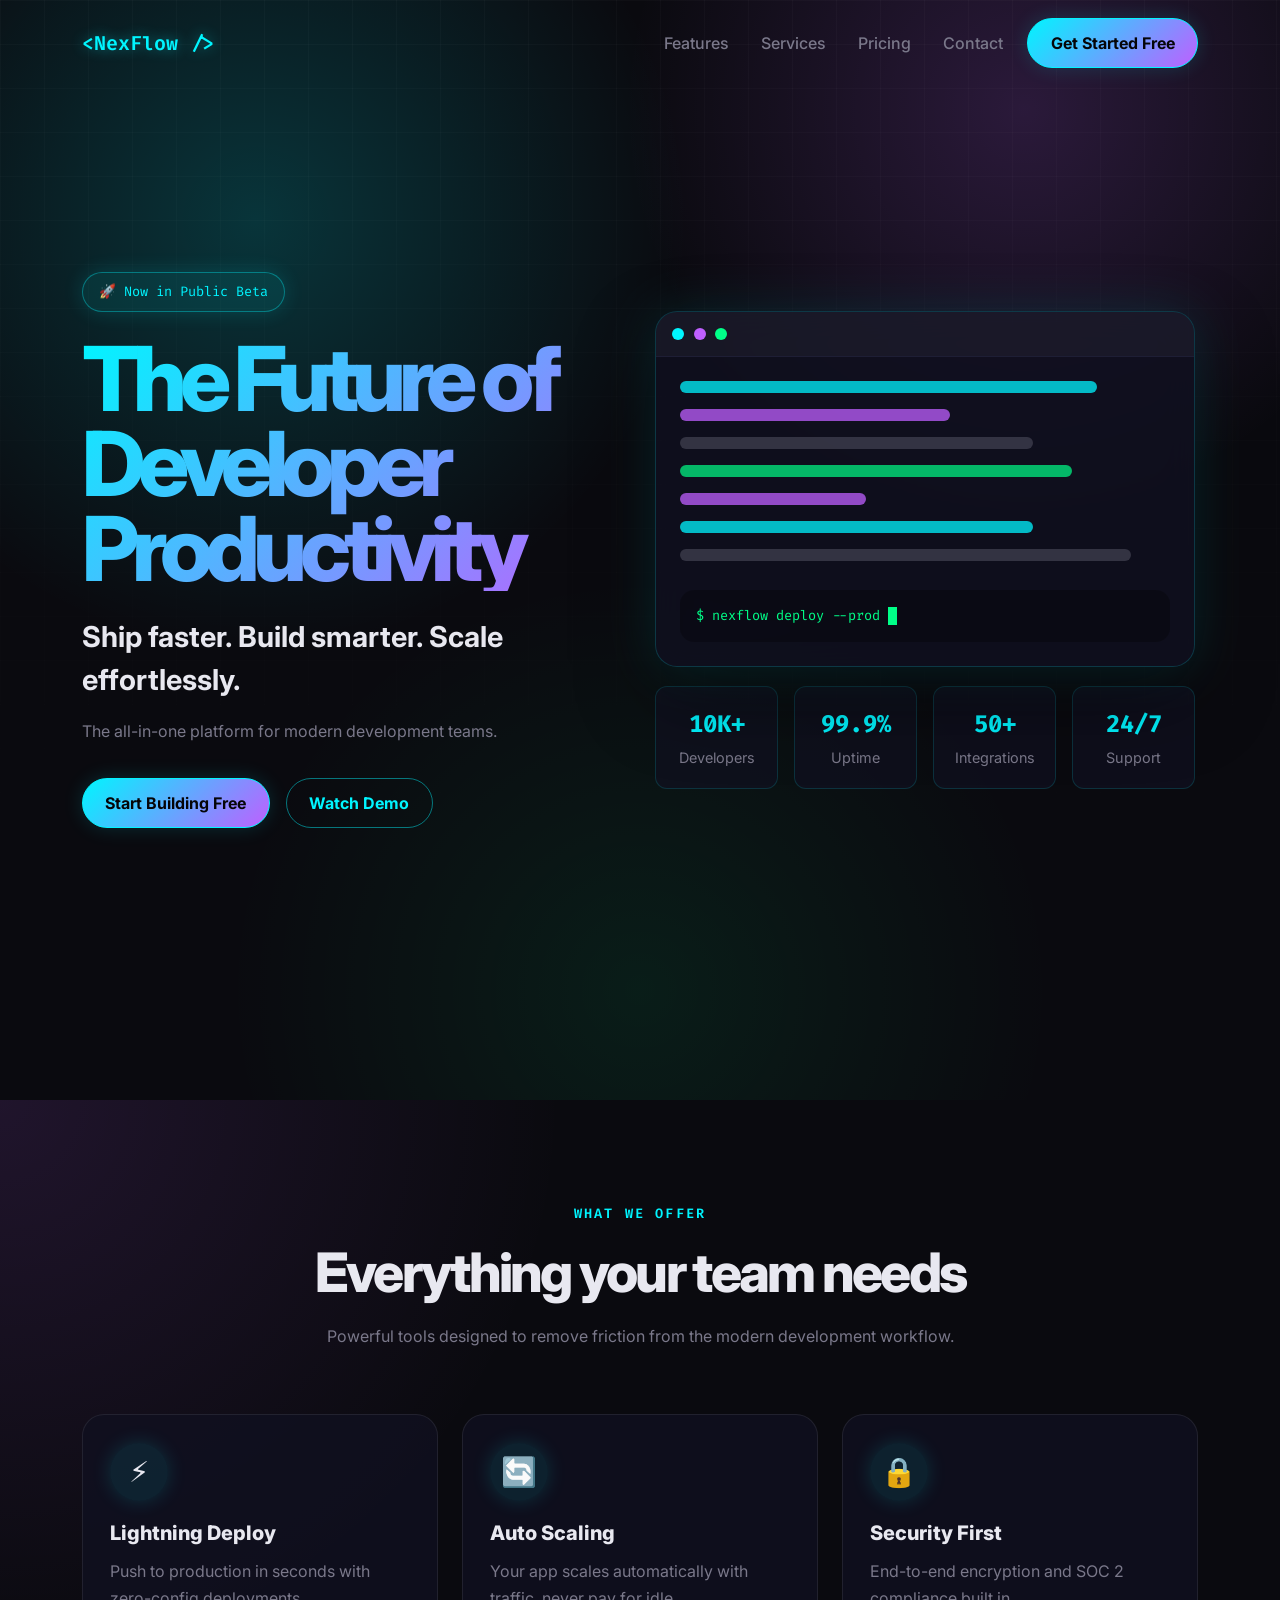
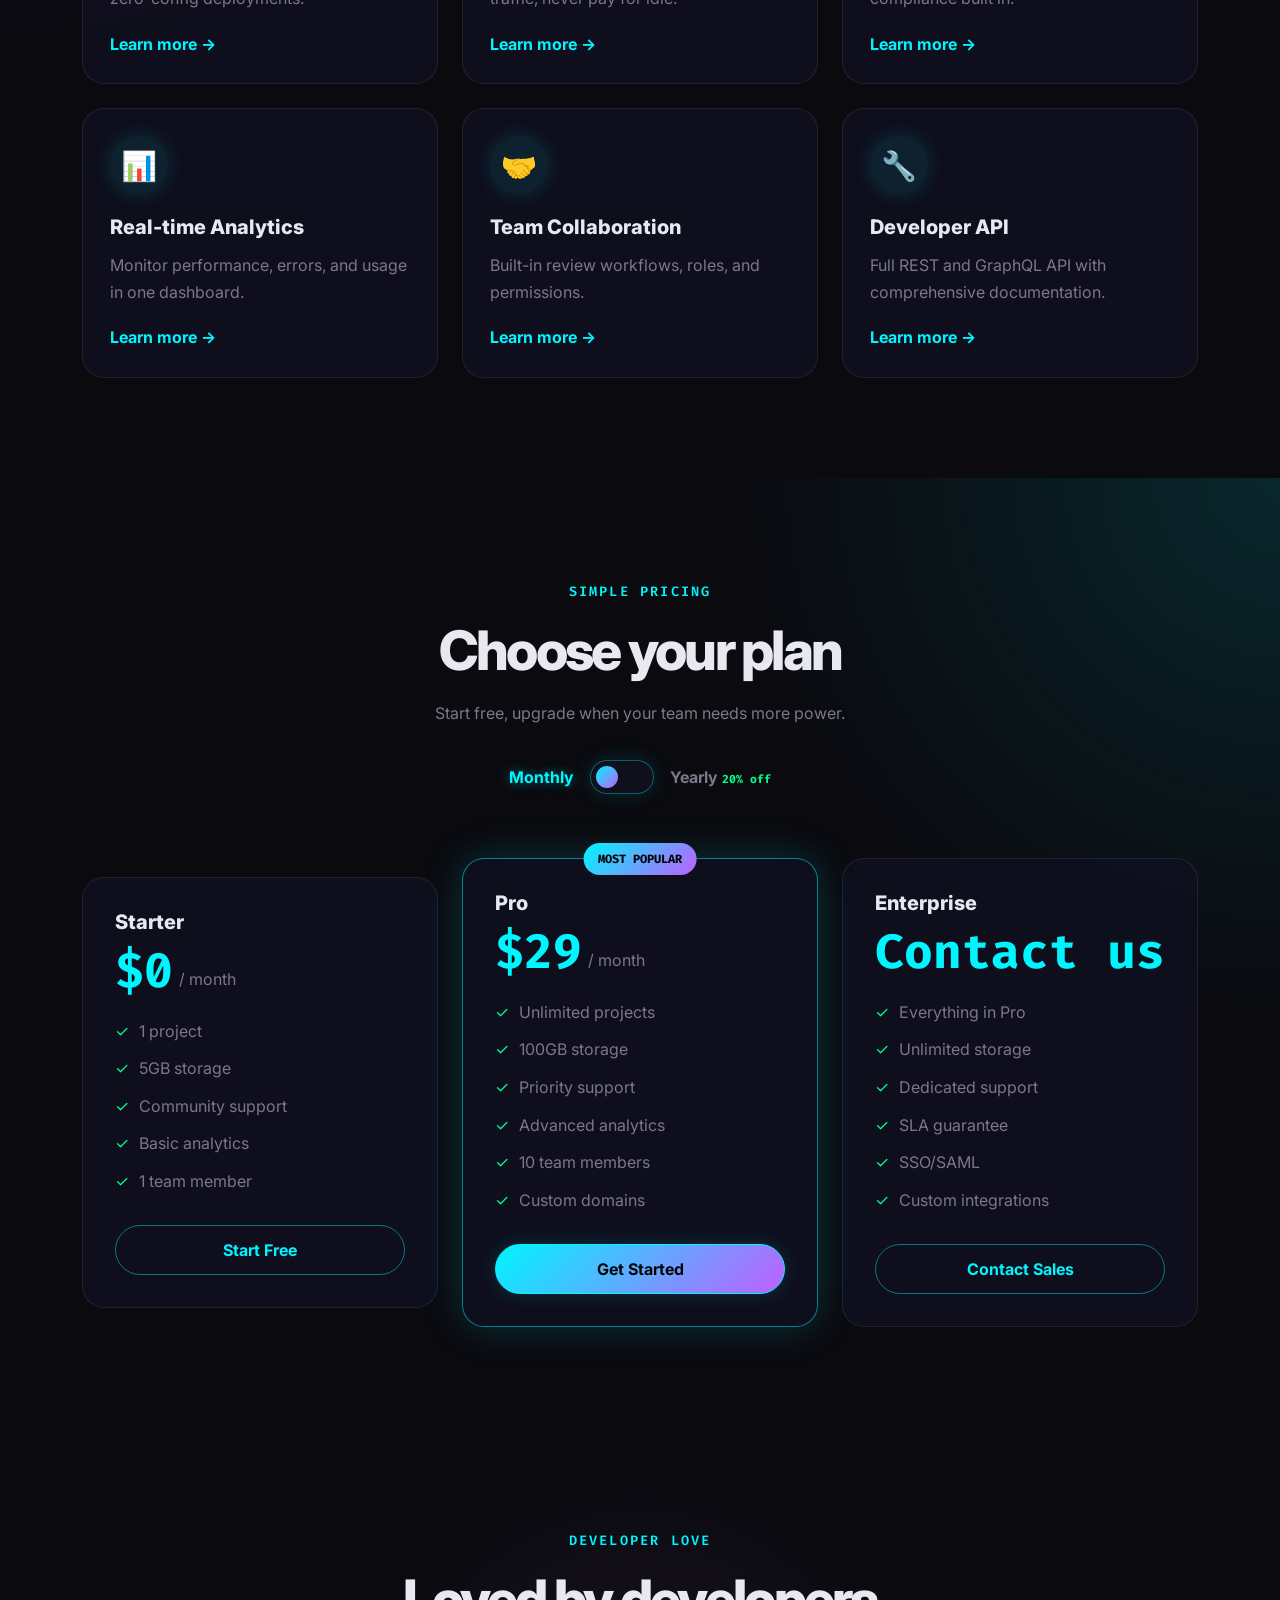
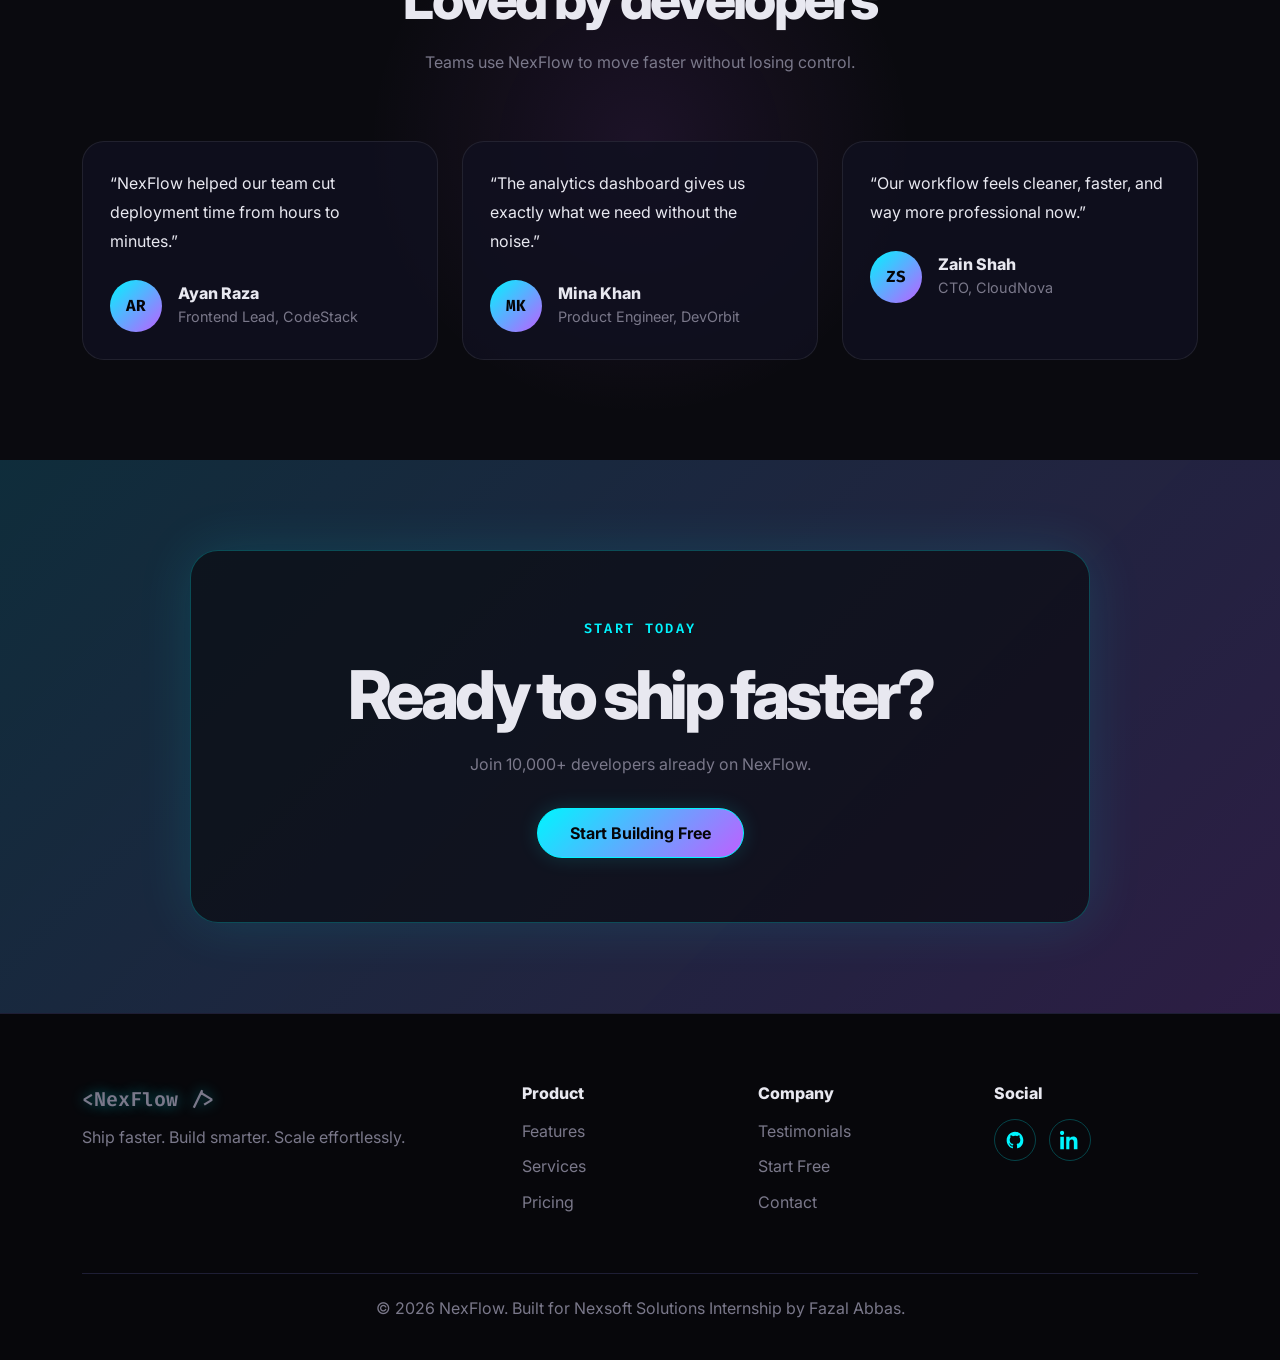
==== index.html @ 80937208 "Build NexFlow responsive landing page" ====
<!DOCTYPE html>
<html lang="en">

<head>
    <meta charset="UTF-8">
    <meta name="viewport" content="width=device-width, initial-scale=1.0">
    <title>NexFlow | Developer Productivity Platform</title>

    <!-- Google Fonts -->
    <link rel="preconnect" href="https://fonts.googleapis.com">
    <link rel="preconnect" href="https://fonts.gstatic.com" crossorigin>
    <link
        href="https://fonts.googleapis.com/css2?family=Fira+Code:wght@400;500;600&family=Inter:wght@300;400;500;600;700;800&display=swap"
        rel="stylesheet">

    <!-- Bootstrap 5 -->
    <link href="https://cdn.jsdelivr.net/npm/bootstrap@5.3.7/dist/css/bootstrap.min.css" rel="stylesheet">

    <!-- Custom CSS -->
    <link rel="stylesheet" href="styles.css">
</head>

<body>

    <!-- Header -->
    <header>
        <nav class="navbar navbar-expand-lg fixed-top site-navbar" id="siteNavbar">
            <div class="container">
                <a class="navbar-brand logo-text" href="#hero">&lt;NexFlow /&gt;</a>

                <button class="navbar-toggler custom-toggler" type="button" data-bs-toggle="collapse"
                    data-bs-target="#mainNavbar" aria-controls="mainNavbar" aria-expanded="false"
                    aria-label="Toggle navigation">
                    <span class="navbar-toggler-icon"></span>
                </button>

                <div class="collapse navbar-collapse" id="mainNavbar">
                    <ul class="navbar-nav ms-auto align-items-lg-center gap-lg-3">
                        <li class="nav-item"><a class="nav-link site-nav-link" href="#hero">Features</a></li>
                        <li class="nav-item"><a class="nav-link site-nav-link" href="#services">Services</a></li>
                        <li class="nav-item"><a class="nav-link site-nav-link" href="#pricing">Pricing</a></li>
                        <li class="nav-item"><a class="nav-link site-nav-link" href="#contact">Contact</a></li>
                        <li class="nav-item mt-3 mt-lg-0">
                            <a class="btn neon-btn nav-cta" href="#pricing">Get Started Free</a>
                        </li>
                    </ul>
                </div>
            </div>
        </nav>
    </header>

    <!-- Main Content -->
    <main>

        <!-- Hero Section -->
        <section class="hero-section" id="hero">
            <div class="container">
                <div class="row align-items-center min-vh-100 py-5">
                    <div class="col-lg-6 text-center text-lg-start">
                        <span class="eyebrow-badge">🚀 Now in Public Beta</span>
                        <h1 class="hero-title">The Future of Developer Productivity</h1>
                        <p class="hero-tagline">Ship faster. Build smarter. Scale effortlessly.</p>
                        <p class="hero-subtitle">The all-in-one platform for modern development teams.</p>

                        <div class="hero-actions">
                            <a href="#pricing" class="btn neon-btn hero-btn">Start Building Free</a>
                            <a href="#services" class="btn ghost-btn hero-btn">Watch Demo</a>
                        </div>
                    </div>

                    <div class="col-lg-6 mt-5 mt-lg-0">
                        <div class="code-card">
                            <div class="code-card-header">
                                <span></span>
                                <span></span>
                                <span></span>
                            </div>

                            <div class="code-card-body">
                                <div class="code-line line-cyan"></div>
                                <div class="code-line line-purple short"></div>
                                <div class="code-line line-muted medium"></div>
                                <div class="code-line line-green"></div>
                                <div class="code-line line-purple tiny"></div>
                                <div class="code-line line-cyan medium"></div>
                                <div class="code-line line-muted"></div>

                                <div class="terminal-row">
                                    <span>$ nexflow deploy --prod</span>
                                    <span class="terminal-cursor"></span>
                                </div>
                            </div>
                        </div>

                        <div class="stats-grid" id="statsGrid">
                            <div class="stat-card">
                                <span class="stat-number" data-target="10" data-suffix="K+">0</span>
                                <span class="stat-label">Developers</span>
                            </div>

                            <div class="stat-card">
                                <span class="stat-number" data-target="99.9" data-suffix="%">0</span>
                                <span class="stat-label">Uptime</span>
                            </div>

                            <div class="stat-card">
                                <span class="stat-number" data-target="50" data-suffix="+">0</span>
                                <span class="stat-label">Integrations</span>
                            </div>

                            <div class="stat-card">
                                <span class="stat-number" data-target="24" data-suffix="/7">0</span>
                                <span class="stat-label">Support</span>
                            </div>
                        </div>
                    </div>
                </div>
            </div>
        </section>

        <!-- Services Section -->
        <section class="services-section" id="services">
            <div class="container">
                <div class="section-header text-center">
                    <span class="section-label">WHAT WE OFFER</span>
                    <h2 class="section-title">Everything your team needs</h2>
                    <p class="section-subtitle">
                        Powerful tools designed to remove friction from the modern development workflow.
                    </p>
                </div>

                <div class="services-grid">
                    <article class="service-card reveal-card">
                        <div class="service-icon">⚡</div>
                        <h3>Lightning Deploy</h3>
                        <p>Push to production in seconds with zero-config deployments.</p>
                        <a href="#pricing">Learn more →</a>
                    </article>

                    <article class="service-card reveal-card">
                        <div class="service-icon">🔄</div>
                        <h3>Auto Scaling</h3>
                        <p>Your app scales automatically with traffic, never pay for idle.</p>
                        <a href="#pricing">Learn more →</a>
                    </article>

                    <article class="service-card reveal-card">
                        <div class="service-icon">🔒</div>
                        <h3>Security First</h3>
                        <p>End-to-end encryption and SOC 2 compliance built in.</p>
                        <a href="#pricing">Learn more →</a>
                    </article>

                    <article class="service-card reveal-card">
                        <div class="service-icon">📊</div>
                        <h3>Real-time Analytics</h3>
                        <p>Monitor performance, errors, and usage in one dashboard.</p>
                        <a href="#pricing">Learn more →</a>
                    </article>

                    <article class="service-card reveal-card">
                        <div class="service-icon">🤝</div>
                        <h3>Team Collaboration</h3>
                        <p>Built-in review workflows, roles, and permissions.</p>
                        <a href="#pricing">Learn more →</a>
                    </article>

                    <article class="service-card reveal-card">
                        <div class="service-icon">🔧</div>
                        <h3>Developer API</h3>
                        <p>Full REST and GraphQL API with comprehensive documentation.</p>
                        <a href="#pricing">Learn more →</a>
                    </article>
                </div>
            </div>
        </section>

        <!-- Pricing Section -->
        <section class="pricing-section" id="pricing">
            <div class="container">
                <div class="section-header text-center">
                    <span class="section-label">SIMPLE PRICING</span>
                    <h2 class="section-title">Choose your plan</h2>
                    <p class="section-subtitle">Start free, upgrade when your team needs more power.</p>
                </div>

                <div class="pricing-toggle-wrapper">
                    <span class="toggle-label active" id="monthlyLabel">Monthly</span>

                    <label class="pricing-switch" for="pricingToggle">
                        <input type="checkbox" id="pricingToggle">
                        <span class="pricing-slider"></span>
                    </label>

                    <span class="toggle-label" id="yearlyLabel">Yearly <small>20% off</small></span>
                </div>

                <div class="row g-4 align-items-center">
                    <div class="col-lg-4">
                        <article class="pricing-card reveal-card">
                            <h3>Starter</h3>
                            <div class="price-row">
                                <span class="price-value" data-monthly="$0" data-yearly="$0">$0</span>
                                <span class="price-period">/ month</span>
                            </div>

                            <ul class="pricing-features">
                                <li>1 project</li>
                                <li>5GB storage</li>
                                <li>Community support</li>
                                <li>Basic analytics</li>
                                <li>1 team member</li>
                            </ul>

                            <a href="#contact" class="btn ghost-btn w-100">Start Free</a>
                        </article>
                    </div>

                    <div class="col-lg-4">
                        <article class="pricing-card pricing-card-popular reveal-card">
                            <span class="popular-badge">MOST POPULAR</span>
                            <h3>Pro</h3>

                            <div class="price-row">
                                <span class="price-value" data-monthly="$29" data-yearly="$23">$29</span>
                                <span class="price-period">/ month</span>
                            </div>

                            <ul class="pricing-features">
                                <li>Unlimited projects</li>
                                <li>100GB storage</li>
                                <li>Priority support</li>
                                <li>Advanced analytics</li>
                                <li>10 team members</li>
                                <li>Custom domains</li>
                            </ul>

                            <a href="#contact" class="btn neon-btn w-100">Get Started</a>
                        </article>
                    </div>

                    <div class="col-lg-4">
                        <article class="pricing-card reveal-card">
                            <h3>Enterprise</h3>

                            <div class="price-row">
                                <span class="price-value" data-monthly="Contact us"
                                    data-yearly="Contact us">Contact us</span>
                            </div>

                            <ul class="pricing-features">
                                <li>Everything in Pro</li>
                                <li>Unlimited storage</li>
                                <li>Dedicated support</li>
                                <li>SLA guarantee</li>
                                <li>SSO/SAML</li>
                                <li>Custom integrations</li>
                            </ul>

                            <a href="#contact" class="btn ghost-btn w-100">Contact Sales</a>
                        </article>
                    </div>
                </div>
            </div>
        </section>

        <!-- Testimonials Section -->
        <section class="testimonials-section" id="testimonials">
            <div class="container">
                <div class="section-header text-center">
                    <span class="section-label">DEVELOPER LOVE</span>
                    <h2 class="section-title">Loved by developers</h2>
                    <p class="section-subtitle">Teams use NexFlow to move faster without losing control.</p>
                </div>

                <div class="row g-4">
                    <div class="col-lg-4">
                        <article class="testimonial-card reveal-card">
                            <p class="testimonial-quote">
                                “NexFlow helped our team cut deployment time from hours to minutes.”
                            </p>

                            <div class="testimonial-user">
                                <div class="avatar-circle">AR</div>
                                <div>
                                    <h3>Ayan Raza</h3>
                                    <p>Frontend Lead, CodeStack</p>
                                </div>
                            </div>
                        </article>
                    </div>

                    <div class="col-lg-4">
                        <article class="testimonial-card reveal-card">
                            <p class="testimonial-quote">
                                “The analytics dashboard gives us exactly what we need without the noise.”
                            </p>

                            <div class="testimonial-user">
                                <div class="avatar-circle">MK</div>
                                <div>
                                    <h3>Mina Khan</h3>
                                    <p>Product Engineer, DevOrbit</p>
                                </div>
                            </div>
                        </article>
                    </div>

                    <div class="col-lg-4">
                        <article class="testimonial-card reveal-card">
                            <p class="testimonial-quote">
                                “Our workflow feels cleaner, faster, and way more professional now.”
                            </p>

                            <div class="testimonial-user">
                                <div class="avatar-circle">ZS</div>
                                <div>
                                    <h3>Zain Shah</h3>
                                    <p>CTO, CloudNova</p>
                                </div>
                            </div>
                        </article>
                    </div>
                </div>
            </div>
        </section>

        <!-- CTA Section -->
        <section class="cta-section" id="cta">
            <div class="container">
                <div class="cta-box text-center reveal-card">
                    <span class="section-label">START TODAY</span>
                    <h2>Ready to ship faster?</h2>
                    <p>Join 10,000+ developers already on NexFlow.</p>
                    <a href="#pricing" class="btn neon-btn cta-button">Start Building Free</a>
                </div>
            </div>
        </section>

    </main>

    <!-- Footer -->
    <footer class="site-footer" id="contact">
        <div class="container">
            <div class="footer-grid">
                <div>
                    <a class="footer-brand" href="#hero">&lt;NexFlow /&gt;</a>
                    <p>Ship faster. Build smarter. Scale effortlessly.</p>
                </div>

                <div>
                    <h3>Product</h3>
                    <a href="#hero">Features</a>
                    <a href="#services">Services</a>
                    <a href="#pricing">Pricing</a>
                </div>

                <div>
                    <h3>Company</h3>
                    <a href="#testimonials">Testimonials</a>
                    <a href="#cta">Start Free</a>
                    <a href="mailto:fazalabbas2002@gmail.com">Contact</a>
                </div>

                <div>
                    <h3>Social</h3>
                    <div class="social-links">
                        <a href="https://github.com/fazal305" target="_blank" aria-label="GitHub">
                            <svg viewBox="0 0 24 24" aria-hidden="true">
                                <path
                                    d="M12 2C6.48 2 2 6.58 2 12.25c0 4.53 2.87 8.37 6.84 9.73.5.09.68-.22.68-.49v-1.72c-2.78.62-3.37-1.37-3.37-1.37-.45-1.18-1.11-1.49-1.11-1.49-.91-.64.07-.63.07-.63 1 .07 1.53 1.06 1.53 1.06.9 1.57 2.36 1.12 2.93.86.09-.67.35-1.12.63-1.38-2.22-.26-4.56-1.14-4.56-5.06 0-1.12.39-2.03 1.03-2.75-.1-.26-.45-1.3.1-2.71 0 0 .84-.28 2.75 1.05A9.33 9.33 0 0 1 12 6.99c.85 0 1.7.12 2.5.36 1.9-1.33 2.74-1.05 2.74-1.05.55 1.41.2 2.45.1 2.71.64.72 1.03 1.63 1.03 2.75 0 3.93-2.34 4.79-4.57 5.05.36.32.68.94.68 1.9v2.78c0 .27.18.59.69.49A10.15 10.15 0 0 0 22 12.25C22 6.58 17.52 2 12 2Z" />
                            </svg>
                        </a>

                        <a href="https://www.linkedin.com/in/fazal-abbas-4653dg86" target="_blank"
                            aria-label="LinkedIn">
                            <svg viewBox="0 0 24 24" aria-hidden="true">
                                <path
                                    d="M4.98 3.5C4.98 4.88 3.87 6 2.5 6S0 4.88 0 3.5 1.12 1 2.5 1s2.48 1.12 2.48 2.5ZM.35 8h4.3v15H.35V8Zm7.15 0h4.12v2.05h.06c.57-1.08 1.98-2.22 4.08-2.22 4.36 0 5.16 2.87 5.16 6.6V23h-4.29v-7.6c0-1.81-.03-4.14-2.52-4.14-2.52 0-2.9 1.97-2.9 4V23H7.5V8Z" />
                            </svg>
                        </a>
                    </div>
                </div>
            </div>

            <div class="footer-bottom">
                <p>© 2026 NexFlow. Built for Nexsoft Solutions Internship by Fazal Abbas.</p>
            </div>
        </div>
    </footer>

    <!-- jQuery -->
    <script src="https://code.jquery.com/jquery-3.7.1.min.js"></script>

    <!-- Bootstrap JS -->
    <script src="https://cdn.jsdelivr.net/npm/bootstrap@5.3.7/dist/js/bootstrap.bundle.min.js"></script>

    <!-- Custom JS -->
    <script src="script.js"></script>

</body>

</html>
---- styles.css ----
:root {
    --bg: #0a0a0f;
    --surface: #111120;
    --surface-2: #1a1a2e;
    --border: #1e1e35;
    --cyan: #00f5ff;
    --purple: #bf5fff;
    --green: #00ff88;
    --amber: #f5a623;
    --text: #e8e8f0;
    --muted: #7a788a;
    --gradient: linear-gradient(135deg, var(--cyan), var(--purple));
    --font-sans: 'Inter', system-ui, sans-serif;
    --font-mono: 'Fira Code', monospace;
    --radius: 12px;
    --shadow-neon: 0 0 20px rgba(0, 245, 255, 0.15);
    --transition: 0.25s ease;
}

/* Base */
* {
    box-sizing: border-box;
}

html {
    scroll-behavior: smooth;
}

body {
    margin: 0;
    font-family: var(--font-sans);
    background: var(--bg);
    color: var(--text);
    overflow-x: hidden;
}

section {
    padding: 100px 0;
}

a {
    text-decoration: none;
}

/* Navbar */
.site-navbar {
    padding: 18px 0;
    background: transparent;
    transition: var(--transition);
}

.site-navbar.navbar-scrolled {
    background: rgba(10, 10, 15, 0.8);
    backdrop-filter: blur(12px);
    border-bottom: 1px solid rgba(255, 255, 255, 0.08);
    box-shadow: var(--shadow-neon);
}

.logo-text,
.footer-brand {
    font-family: var(--font-mono);
    font-size: 1.25rem;
    font-weight: 600;
    color: var(--cyan);
    text-shadow: 0 0 14px rgba(0, 245, 255, 0.45);
}

.logo-text:hover,
.footer-brand:hover {
    color: var(--cyan);
}

.site-nav-link {
    color: var(--muted);
    font-weight: 500;
    transition: var(--transition);
}

.site-nav-link:hover,
.site-nav-link:focus {
    color: var(--cyan);
    text-shadow: 0 0 12px rgba(0, 245, 255, 0.5);
}

.neon-btn {
    border: 1px solid var(--cyan);
    background: var(--gradient);
    color: #050508;
    font-weight: 700;
    border-radius: 999px;
    padding: 0.75rem 1.4rem;
    box-shadow: var(--shadow-neon);
    transition: var(--transition);
}

.neon-btn:hover {
    transform: scale(1.05);
    color: #050508;
    box-shadow: 0 0 26px rgba(0, 245, 255, 0.35);
}

.ghost-btn {
    border: 1px solid rgba(0, 245, 255, 0.45);
    color: var(--cyan);
    font-weight: 700;
    border-radius: 999px;
    padding: 0.75rem 1.4rem;
    transition: var(--transition);
}

.ghost-btn:hover {
    transform: scale(1.05);
    border-color: var(--cyan);
    color: var(--cyan);
    box-shadow: var(--shadow-neon);
}

.custom-toggler {
    border: 1px solid rgba(0, 245, 255, 0.35);
}

.navbar-toggler:focus {
    box-shadow: 0 0 0 0.15rem rgba(0, 245, 255, 0.2);
}

.navbar-toggler-icon {
    filter: invert(1);
}

/* Hero */
.hero-section {
    position: relative;
    min-height: 100vh;
    display: flex;
    align-items: center;
    overflow: hidden;
    background:
        radial-gradient(circle at 20% 20%, rgba(0, 245, 255, 0.18), transparent 32%),
        radial-gradient(circle at 80% 10%, rgba(191, 95, 255, 0.18), transparent 28%),
        radial-gradient(circle at 50% 90%, rgba(0, 255, 136, 0.08), transparent 35%),
        var(--bg);
    animation: pulse 8s ease-in-out infinite alternate;
}

.hero-section::before {
    content: "";
    position: absolute;
    inset: 0;
    background-image:
        linear-gradient(rgba(255, 255, 255, 0.025) 1px, transparent 1px),
        linear-gradient(90deg, rgba(255, 255, 255, 0.025) 1px, transparent 1px);
    background-size: 44px 44px;
    mask-image: linear-gradient(to bottom, black, transparent 85%);
    pointer-events: none;
}

.hero-section .container {
    position: relative;
    z-index: 2;
}

.eyebrow-badge {
    display: inline-flex;
    margin-bottom: 1.5rem;
    padding: 0.55rem 1rem;
    border: 1px solid rgba(0, 245, 255, 0.35);
    border-radius: 999px;
    background: rgba(0, 245, 255, 0.08);
    color: var(--cyan);
    font-family: var(--font-mono);
    font-size: 0.85rem;
    box-shadow: var(--shadow-neon);
    animation: badgeGlow 2.8s ease-in-out infinite alternate;
}

.hero-title {
    max-width: 920px;
    margin: 0 auto;
    font-size: clamp(2.6rem, 7vw, 5.8rem);
    line-height: 0.95;
    font-weight: 800;
    letter-spacing: -0.08em;
    background: var(--gradient);
    background-clip: text;
    -webkit-background-clip: text;
    color: transparent;
}

.hero-tagline {
    margin: 1.5rem 0 0;
    font-size: clamp(1.2rem, 3vw, 1.8rem);
    font-weight: 700;
}

.hero-subtitle {
    max-width: 580px;
    margin: 1rem auto 0;
    color: var(--muted);
    line-height: 1.8;
}

.hero-actions {
    display: flex;
    flex-direction: column;
    gap: 1rem;
    margin-top: 2rem;
}

.hero-btn {
    width: 100%;
}

.code-card {
    max-width: 540px;
    margin: 0 auto;
    overflow: hidden;
    border: 1px solid rgba(0, 245, 255, 0.18);
    border-radius: 22px;
    background: rgba(17, 17, 32, 0.82);
    box-shadow: 0 0 50px rgba(0, 245, 255, 0.12), 0 30px 80px rgba(0, 0, 0, 0.45);
    backdrop-filter: blur(16px);
}

.code-card-header {
    display: flex;
    gap: 0.6rem;
    padding: 1rem;
    background: rgba(255, 255, 255, 0.04);
    border-bottom: 1px solid var(--border);
}

.code-card-header span {
    width: 12px;
    height: 12px;
    border-radius: 50%;
    background: var(--cyan);
}

.code-card-header span:nth-child(2) {
    background: var(--purple);
}

.code-card-header span:nth-child(3) {
    background: var(--green);
}

.code-card-body {
    padding: 1.5rem;
}

.code-line {
    height: 12px;
    margin-bottom: 1rem;
    border-radius: 999px;
}

.line-cyan {
    width: 85%;
    background: rgba(0, 245, 255, 0.75);
}

.line-purple {
    width: 70%;
    background: rgba(191, 95, 255, 0.75);
}

.line-green {
    width: 80%;
    background: rgba(0, 255, 136, 0.7);
}

.line-muted {
    width: 92%;
    background: rgba(122, 120, 138, 0.35);
}

.short {
    width: 55%;
}

.medium {
    width: 72%;
}

.tiny {
    width: 38%;
}

.terminal-row {
    display: flex;
    align-items: center;
    gap: 0.5rem;
    margin-top: 1.8rem;
    padding: 1rem;
    border-radius: 14px;
    background: rgba(0, 0, 0, 0.28);
    color: var(--green);
    font-family: var(--font-mono);
    font-size: 0.85rem;
}

.terminal-cursor {
    width: 9px;
    height: 18px;
    background: var(--green);
    animation: blinkCursor 0.9s steps(2, start) infinite;
}

.stats-grid {
    display: grid;
    grid-template-columns: 1fr;
    gap: 1rem;
    max-width: 540px;
    margin: 1.2rem auto 0;
}

.stat-card {
    padding: 1.2rem;
    border: 1px solid rgba(0, 245, 255, 0.15);
    border-radius: var(--radius);
    background: rgba(17, 17, 32, 0.72);
    text-align: center;
    transition: var(--transition);
}

.stat-card:hover {
    transform: translateY(-8px);
    border-color: rgba(0, 245, 255, 0.45);
    box-shadow: var(--shadow-neon);
}

.stat-number,
.stat-label {
    display: block;
}

.stat-number {
    font-family: var(--font-mono);
    font-size: 1.5rem;
    font-weight: 700;
    color: var(--cyan);
}

.stat-label {
    margin-top: 0.3rem;
    color: var(--muted);
    font-size: 0.9rem;
}

/* Section Headings */
.section-header {
    max-width: 720px;
    margin: 0 auto 4rem;
}

.section-label {
    display: inline-block;
    margin-bottom: 1rem;
    color: var(--cyan);
    font-family: var(--font-mono);
    font-size: 0.85rem;
    font-weight: 600;
    letter-spacing: 0.16em;
}

.section-title {
    margin: 0;
    color: var(--text);
    font-size: clamp(2rem, 5vw, 3.4rem);
    font-weight: 800;
    letter-spacing: -0.05em;
}

.section-subtitle {
    margin: 1rem auto 0;
    color: var(--muted);
    line-height: 1.8;
}

/* Services */
.services-section {
    background: radial-gradient(circle at top left, rgba(191, 95, 255, 0.12), transparent 35%), var(--bg);
}

.services-grid {
    display: grid;
    grid-template-columns: 1fr;
    gap: 1.5rem;
}

.service-card,
.pricing-card,
.testimonial-card {
    height: 100%;
    padding: 1.7rem;
    border: 1px solid rgba(255, 255, 255, 0.08);
    border-radius: 22px;
    background: rgba(17, 17, 32, 0.82);
    transition: 0.3s ease;
}

.service-card:hover,
.pricing-card:hover,
.testimonial-card:hover {
    transform: translateY(-8px);
    border-color: rgba(0, 245, 255, 0.45);
    box-shadow: 0 0 30px rgba(0, 245, 255, 0.16);
}

.service-icon {
    display: grid;
    place-items: center;
    width: 58px;
    height: 58px;
    margin-bottom: 1.3rem;
    border-radius: 50%;
    background: rgba(0, 245, 255, 0.08);
    box-shadow: var(--shadow-neon);
    font-size: 1.8rem;
}

.service-card h3,
.pricing-card h3 {
    margin-bottom: 0.8rem;
    color: var(--text);
    font-size: 1.25rem;
    font-weight: 800;
}

.service-card p {
    margin-bottom: 1.2rem;
    color: var(--muted);
    line-height: 1.7;
}

.service-card a {
    color: var(--cyan);
    font-weight: 700;
    transition: var(--transition);
}

.service-card a:hover {
    text-shadow: 0 0 14px rgba(0, 245, 255, 0.65);
}

/* Pricing */
.pricing-section {
    background: radial-gradient(circle at top right, rgba(0, 245, 255, 0.12), transparent 34%), var(--bg);
}

.pricing-toggle-wrapper {
    display: flex;
    align-items: center;
    justify-content: center;
    gap: 1rem;
    margin: -2rem 0 4rem;
}

.toggle-label {
    color: var(--muted);
    font-weight: 700;
    transition: var(--transition);
}

.toggle-label.active {
    color: var(--cyan);
    text-shadow: 0 0 12px rgba(0, 245, 255, 0.45);
}

.toggle-label small {
    color: var(--green);
    font-family: var(--font-mono);
    font-size: 0.72rem;
}

.pricing-switch {
    position: relative;
    width: 64px;
    height: 34px;
    cursor: pointer;
}

.pricing-switch input {
    opacity: 0;
    width: 0;
    height: 0;
}

.pricing-slider {
    position: absolute;
    inset: 0;
    border: 1px solid rgba(0, 245, 255, 0.35);
    border-radius: 999px;
    background: rgba(17, 17, 32, 0.9);
    box-shadow: var(--shadow-neon);
    transition: var(--transition);
}

.pricing-slider::before {
    content: "";
    position: absolute;
    left: 5px;
    top: 5px;
    width: 22px;
    height: 22px;
    border-radius: 50%;
    background: var(--gradient);
    transition: var(--transition);
}

.pricing-switch input:checked + .pricing-slider::before {
    transform: translateX(29px);
}

.pricing-card {
    position: relative;
    padding: 2rem;
}

.pricing-card-popular {
    border-color: rgba(0, 245, 255, 0.5);
    box-shadow: 0 0 40px rgba(0, 245, 255, 0.18);
    z-index: 2;
}

.popular-badge {
    position: absolute;
    top: -16px;
    left: 50%;
    transform: translateX(-50%);
    padding: 0.45rem 0.9rem;
    border-radius: 999px;
    background: var(--gradient);
    color: #050508;
    font-family: var(--font-mono);
    font-size: 0.75rem;
    font-weight: 800;
}

.price-row {
    display: flex;
    align-items: end;
    gap: 0.4rem;
    margin-bottom: 1.5rem;
}

.price-value {
    color: var(--cyan);
    font-family: var(--font-mono);
    font-size: clamp(2rem, 5vw, 3rem);
    font-weight: 800;
    line-height: 1;
}

.price-period {
    color: var(--muted);
    margin-bottom: 0.25rem;
}

.pricing-features {
    display: grid;
    gap: 0.85rem;
    margin: 0 0 2rem;
    padding: 0;
    list-style: none;
}

.pricing-features li {
    color: var(--muted);
}

.pricing-features li::before {
    content: "✓";
    margin-right: 0.6rem;
    color: var(--green);
}

/* Testimonials */
.testimonials-section {
    background: radial-gradient(circle at center, rgba(191, 95, 255, 0.1), transparent 38%), var(--bg);
}

.testimonial-card:hover {
    border-color: rgba(191, 95, 255, 0.45);
    box-shadow: 0 0 30px rgba(191, 95, 255, 0.16);
}

.testimonial-quote {
    color: var(--text);
    line-height: 1.8;
    margin-bottom: 1.5rem;
}

.testimonial-user {
    display: flex;
    align-items: center;
    gap: 1rem;
}

.avatar-circle {
    display: grid;
    place-items: center;
    width: 52px;
    height: 52px;
    border-radius: 50%;
    background: var(--gradient);
    color: #050508;
    font-family: var(--font-mono);
    font-weight: 800;
}

.testimonial-user h3 {
    margin: 0;
    color: var(--text);
    font-size: 1rem;
    font-weight: 800;
}

.testimonial-user p {
    margin: 0.2rem 0 0;
    color: var(--muted);
    font-size: 0.9rem;
}

/* CTA */
.cta-section {
    padding: 90px 0;
    background:
        linear-gradient(135deg, rgba(0, 245, 255, 0.12), rgba(191, 95, 255, 0.16)),
        var(--surface);
}

.cta-box {
    max-width: 900px;
    margin: 0 auto;
    padding: 3rem 1.5rem;
    border: 1px solid rgba(0, 245, 255, 0.25);
    border-radius: 28px;
    background: rgba(10, 10, 15, 0.65);
    box-shadow: 0 0 55px rgba(0, 245, 255, 0.12);
}

.cta-box h2 {
    margin: 0;
    font-size: clamp(2.2rem, 6vw, 4.2rem);
    font-weight: 800;
    letter-spacing: -0.06em;
}

.cta-box p {
    margin: 1rem 0 2rem;
    color: var(--muted);
}

.cta-button {
    padding-inline: 2rem;
}

/* Footer */
.site-footer {
    padding: 70px 0 24px;
    background: #07070b;
    border-top: 1px solid var(--border);
}

.footer-grid {
    display: grid;
    grid-template-columns: 1fr;
    gap: 2rem;
}

.site-footer p,
.site-footer a {
    color: var(--muted);
}

.site-footer h3 {
    margin-bottom: 1rem;
    color: var(--text);
    font-size: 1rem;
    font-weight: 800;
}

.site-footer a {
    display: block;
    margin-bottom: 0.7rem;
    transition: var(--transition);
}

.site-footer a:hover {
    color: var(--cyan);
}

.social-links {
    display: flex;
    gap: 0.8rem;
}

.social-links a {
    display: grid;
    place-items: center;
    width: 42px;
    height: 42px;
    border: 1px solid rgba(0, 245, 255, 0.25);
    border-radius: 50%;
}

.social-links svg {
    width: 20px;
    height: 20px;
    fill: var(--cyan);
}

.footer-bottom {
    margin-top: 3rem;
    padding-top: 1.4rem;
    border-top: 1px solid var(--border);
    text-align: center;
}

/* Reveal Animation */
.reveal-card {
    opacity: 0;
    transform: translateY(35px);
    transition: opacity 0.6s ease, transform 0.6s ease;
}

.reveal-card.is-visible {
    opacity: 1;
    transform: translateY(0);
}

/* Animations */
@keyframes pulse {
    from {
        background-position: 0 0;
        filter: brightness(1);
    }

    to {
        background-position: 80px 60px;
        filter: brightness(1.15);
    }
}

@keyframes badgeGlow {
    from {
        box-shadow: 0 0 12px rgba(0, 245, 255, 0.16);
    }

    to {
        box-shadow: 0 0 28px rgba(0, 245, 255, 0.42);
    }
}

@keyframes blinkCursor {
    0%,
    45% {
        opacity: 1;
    }

    46%,
    100% {
        opacity: 0;
    }
}

/* Responsive */
@media (min-width: 576px) {
    .hero-actions {
        flex-direction: row;
        justify-content: center;
    }

    .hero-btn {
        width: auto;
    }

    .stats-grid {
        grid-template-columns: repeat(2, 1fr);
    }

    .footer-grid {
        grid-template-columns: repeat(2, 1fr);
    }
}

@media (min-width: 768px) {
    .services-grid {
        grid-template-columns: repeat(2, 1fr);
    }

    .cta-box {
        padding: 4rem 2rem;
    }
}

@media (min-width: 992px) {
    .hero-title {
        margin: 0;
    }

    .hero-subtitle {
        margin-left: 0;
        margin-right: 0;
    }

    .hero-actions {
        justify-content: flex-start;
    }

    .stats-grid {
        grid-template-columns: repeat(4, 1fr);
    }

    .services-grid {
        grid-template-columns: repeat(3, 1fr);
    }

    .pricing-card-popular {
        transform: scale(1.05);
    }

    .pricing-card-popular:hover {
        transform: scale(1.05) translateY(-8px);
    }

    .footer-grid {
        grid-template-columns: 2fr 1fr 1fr 1fr;
    }
}
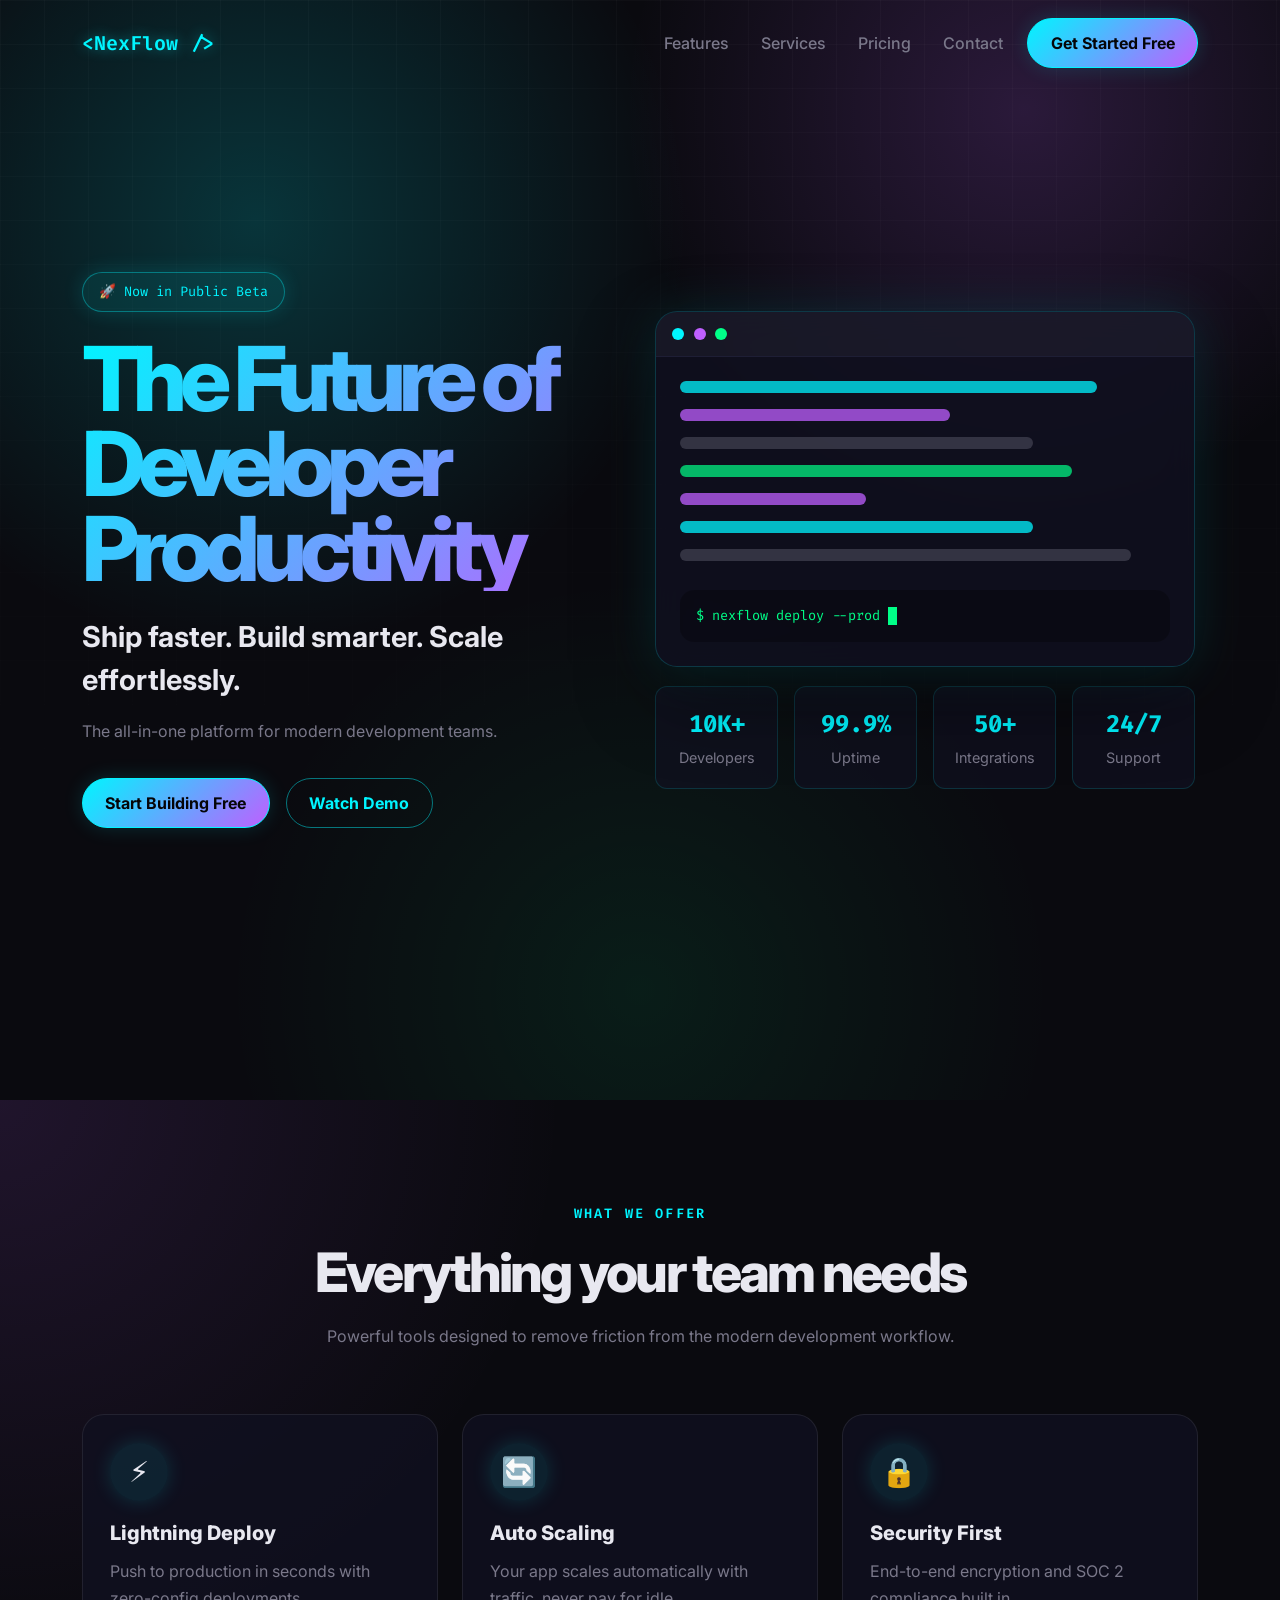
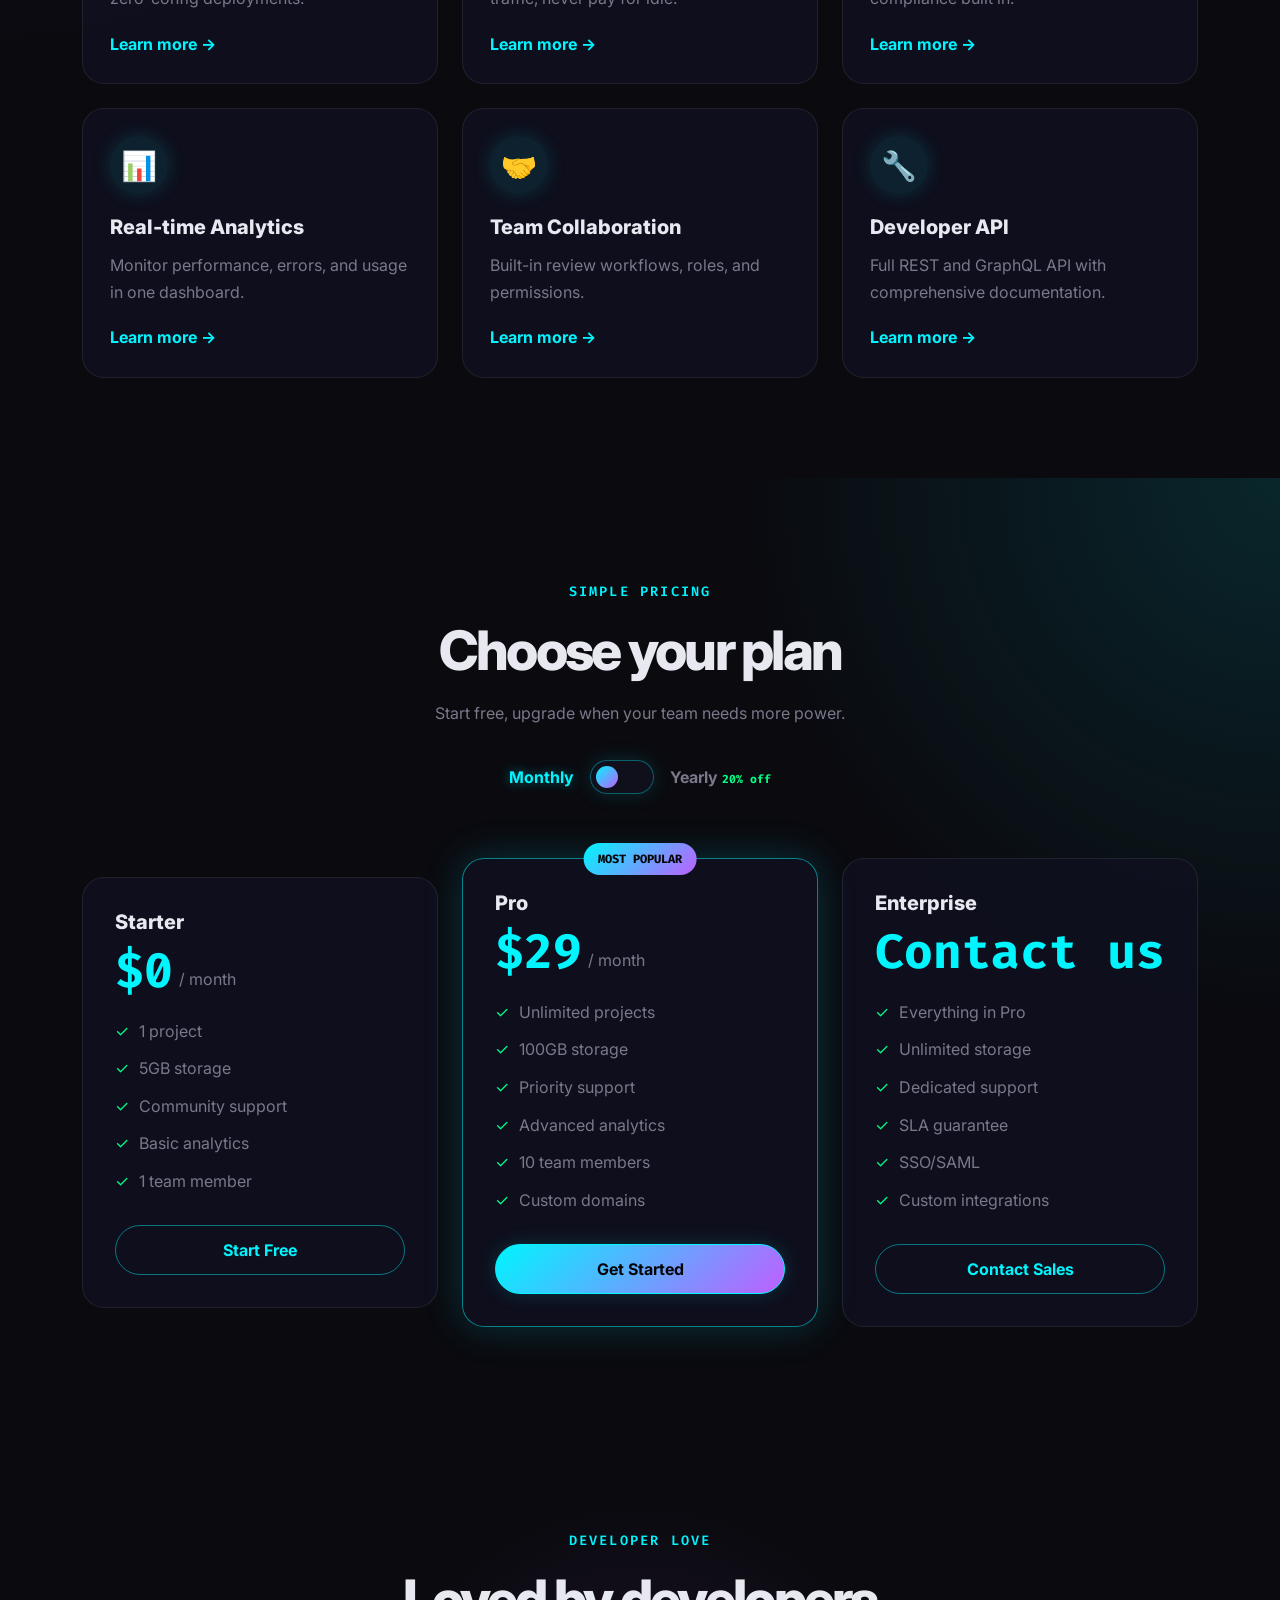
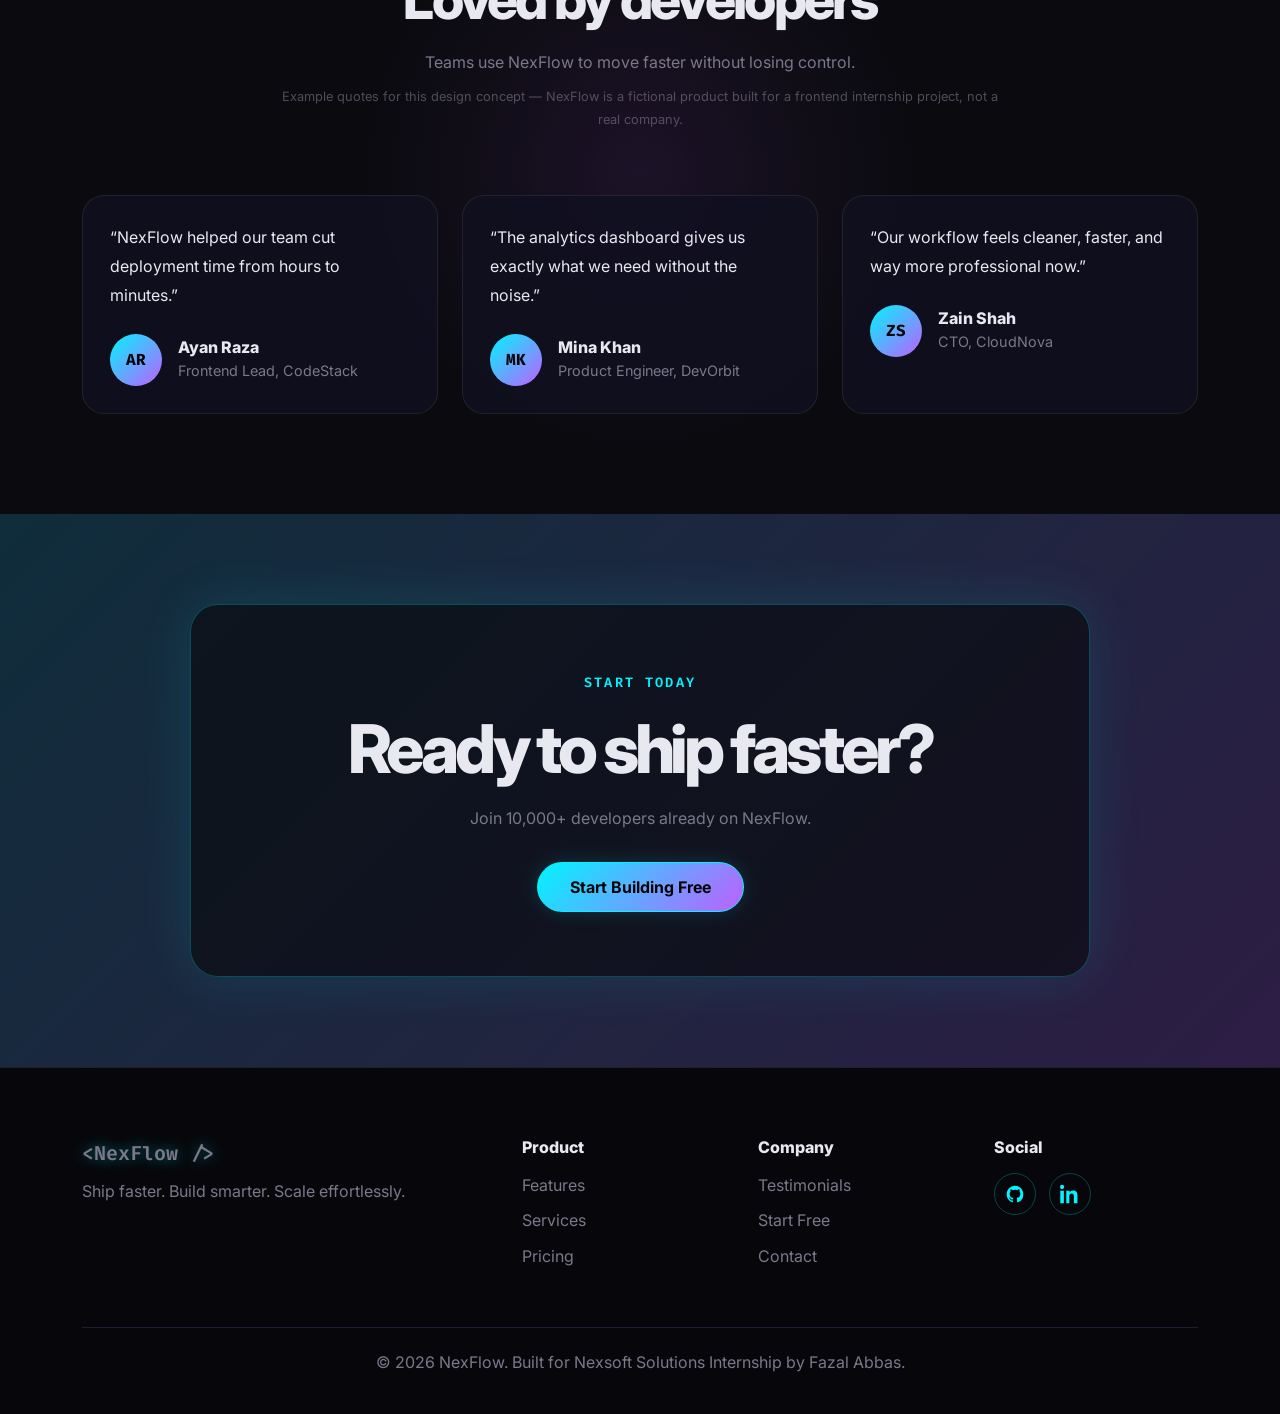
==== commit 88ed92a7: "Label testimonials as example content The testimonials section used named people, job titles, and co" ====
--- a/index.html
+++ b/index.html
@@ -1,392 +1,487 @@
-<!DOCTYPE html>
+<!doctype html>
 <html lang="en">
-
-<head>
-    <meta charset="UTF-8">
-    <meta name="viewport" content="width=device-width, initial-scale=1.0">
+  <head>
+    <meta charset="UTF-8" />
+    <meta name="viewport" content="width=device-width, initial-scale=1.0" />
+    <meta
+      name="description"
+      content="A responsive dark SaaS landing page built with HTML, CSS, JavaScript, Bootstrap, and jQuery for the Nexsoft internship."
+    />
     <title>NexFlow | Developer Productivity Platform</title>
 
+    <link rel="canonical" href="https://fazal305.github.io/nexsoft-landing-page/" />
+
+    <meta property="og:type" content="website" />
+    <meta property="og:url" content="https://fazal305.github.io/nexsoft-landing-page/" />
+    <meta property="og:title" content="NexFlow | Developer Productivity Platform" />
+    <meta
+      property="og:description"
+      content="A responsive dark SaaS landing page built with HTML, CSS, JavaScript, Bootstrap, and jQuery for the Nexsoft internship."
+    />
+
+    <meta name="twitter:card" content="summary_large_image" />
+    <meta name="twitter:title" content="NexFlow | Developer Productivity Platform" />
+    <meta
+      name="twitter:description"
+      content="A responsive dark SaaS landing page built with HTML, CSS, JavaScript, Bootstrap, and jQuery for the Nexsoft internship."
+    />
+
     <!-- Google Fonts -->
-    <link rel="preconnect" href="https://fonts.googleapis.com">
-    <link rel="preconnect" href="https://fonts.gstatic.com" crossorigin>
+    <link rel="preconnect" href="https://fonts.googleapis.com" />
+    <link rel="preconnect" href="https://fonts.gstatic.com" crossorigin />
     <link
-        href="https://fonts.googleapis.com/css2?family=Fira+Code:wght@400;500;600&family=Inter:wght@300;400;500;600;700;800&display=swap"
-        rel="stylesheet">
+      href="https://fonts.googleapis.com/css2?family=Fira+Code:wght@400;500;600&family=Inter:wght@300;400;500;600;700;800&display=swap"
+      rel="stylesheet"
+    />
 
     <!-- Bootstrap 5 -->
-    <link href="https://cdn.jsdelivr.net/npm/bootstrap@5.3.7/dist/css/bootstrap.min.css" rel="stylesheet">
+    <link
+      href="https://cdn.jsdelivr.net/npm/bootstrap@5.3.7/dist/css/bootstrap.min.css"
+      rel="stylesheet"
+    />
 
     <!-- Custom CSS -->
-    <link rel="stylesheet" href="styles.css">
-</head>
-
-<body>
-
+    <link rel="stylesheet" href="styles.css" />
+  </head>
+
+  <body>
     <!-- Header -->
     <header>
-        <nav class="navbar navbar-expand-lg fixed-top site-navbar" id="siteNavbar">
-            <div class="container">
-                <a class="navbar-brand logo-text" href="#hero">&lt;NexFlow /&gt;</a>
-
-                <button class="navbar-toggler custom-toggler" type="button" data-bs-toggle="collapse"
-                    data-bs-target="#mainNavbar" aria-controls="mainNavbar" aria-expanded="false"
-                    aria-label="Toggle navigation">
-                    <span class="navbar-toggler-icon"></span>
-                </button>
-
-                <div class="collapse navbar-collapse" id="mainNavbar">
-                    <ul class="navbar-nav ms-auto align-items-lg-center gap-lg-3">
-                        <li class="nav-item"><a class="nav-link site-nav-link" href="#hero">Features</a></li>
-                        <li class="nav-item"><a class="nav-link site-nav-link" href="#services">Services</a></li>
-                        <li class="nav-item"><a class="nav-link site-nav-link" href="#pricing">Pricing</a></li>
-                        <li class="nav-item"><a class="nav-link site-nav-link" href="#contact">Contact</a></li>
-                        <li class="nav-item mt-3 mt-lg-0">
-                            <a class="btn neon-btn nav-cta" href="#pricing">Get Started Free</a>
-                        </li>
-                    </ul>
-                </div>
-            </div>
-        </nav>
+      <nav
+        class="navbar navbar-expand-lg fixed-top site-navbar"
+        id="siteNavbar"
+      >
+        <div class="container">
+          <a class="navbar-brand logo-text" href="#hero">&lt;NexFlow /&gt;</a>
+
+          <button
+            class="navbar-toggler custom-toggler"
+            type="button"
+            data-bs-toggle="collapse"
+            data-bs-target="#mainNavbar"
+            aria-controls="mainNavbar"
+            aria-expanded="false"
+            aria-label="Toggle navigation"
+          >
+            <span class="navbar-toggler-icon"></span>
+          </button>
+
+          <div class="collapse navbar-collapse" id="mainNavbar">
+            <ul class="navbar-nav ms-auto align-items-lg-center gap-lg-3">
+              <li class="nav-item">
+                <a class="nav-link site-nav-link" href="#hero">Features</a>
+              </li>
+              <li class="nav-item">
+                <a class="nav-link site-nav-link" href="#services">Services</a>
+              </li>
+              <li class="nav-item">
+                <a class="nav-link site-nav-link" href="#pricing">Pricing</a>
+              </li>
+              <li class="nav-item">
+                <a class="nav-link site-nav-link" href="#contact">Contact</a>
+              </li>
+              <li class="nav-item mt-3 mt-lg-0">
+                <a class="btn neon-btn nav-cta" href="#pricing"
+                  >Get Started Free</a
+                >
+              </li>
+            </ul>
+          </div>
+        </div>
+      </nav>
     </header>
 
     <!-- Main Content -->
     <main>
-
-        <!-- Hero Section -->
-        <section class="hero-section" id="hero">
-            <div class="container">
-                <div class="row align-items-center min-vh-100 py-5">
-                    <div class="col-lg-6 text-center text-lg-start">
-                        <span class="eyebrow-badge">🚀 Now in Public Beta</span>
-                        <h1 class="hero-title">The Future of Developer Productivity</h1>
-                        <p class="hero-tagline">Ship faster. Build smarter. Scale effortlessly.</p>
-                        <p class="hero-subtitle">The all-in-one platform for modern development teams.</p>
-
-                        <div class="hero-actions">
-                            <a href="#pricing" class="btn neon-btn hero-btn">Start Building Free</a>
-                            <a href="#services" class="btn ghost-btn hero-btn">Watch Demo</a>
-                        </div>
-                    </div>
-
-                    <div class="col-lg-6 mt-5 mt-lg-0">
-                        <div class="code-card">
-                            <div class="code-card-header">
-                                <span></span>
-                                <span></span>
-                                <span></span>
-                            </div>
-
-                            <div class="code-card-body">
-                                <div class="code-line line-cyan"></div>
-                                <div class="code-line line-purple short"></div>
-                                <div class="code-line line-muted medium"></div>
-                                <div class="code-line line-green"></div>
-                                <div class="code-line line-purple tiny"></div>
-                                <div class="code-line line-cyan medium"></div>
-                                <div class="code-line line-muted"></div>
-
-                                <div class="terminal-row">
-                                    <span>$ nexflow deploy --prod</span>
-                                    <span class="terminal-cursor"></span>
-                                </div>
-                            </div>
-                        </div>
-
-                        <div class="stats-grid" id="statsGrid">
-                            <div class="stat-card">
-                                <span class="stat-number" data-target="10" data-suffix="K+">0</span>
-                                <span class="stat-label">Developers</span>
-                            </div>
-
-                            <div class="stat-card">
-                                <span class="stat-number" data-target="99.9" data-suffix="%">0</span>
-                                <span class="stat-label">Uptime</span>
-                            </div>
-
-                            <div class="stat-card">
-                                <span class="stat-number" data-target="50" data-suffix="+">0</span>
-                                <span class="stat-label">Integrations</span>
-                            </div>
-
-                            <div class="stat-card">
-                                <span class="stat-number" data-target="24" data-suffix="/7">0</span>
-                                <span class="stat-label">Support</span>
-                            </div>
-                        </div>
-                    </div>
-                </div>
-            </div>
-        </section>
-
-        <!-- Services Section -->
-        <section class="services-section" id="services">
-            <div class="container">
-                <div class="section-header text-center">
-                    <span class="section-label">WHAT WE OFFER</span>
-                    <h2 class="section-title">Everything your team needs</h2>
-                    <p class="section-subtitle">
-                        Powerful tools designed to remove friction from the modern development workflow.
-                    </p>
-                </div>
-
-                <div class="services-grid">
-                    <article class="service-card reveal-card">
-                        <div class="service-icon">⚡</div>
-                        <h3>Lightning Deploy</h3>
-                        <p>Push to production in seconds with zero-config deployments.</p>
-                        <a href="#pricing">Learn more →</a>
-                    </article>
-
-                    <article class="service-card reveal-card">
-                        <div class="service-icon">🔄</div>
-                        <h3>Auto Scaling</h3>
-                        <p>Your app scales automatically with traffic, never pay for idle.</p>
-                        <a href="#pricing">Learn more →</a>
-                    </article>
-
-                    <article class="service-card reveal-card">
-                        <div class="service-icon">🔒</div>
-                        <h3>Security First</h3>
-                        <p>End-to-end encryption and SOC 2 compliance built in.</p>
-                        <a href="#pricing">Learn more →</a>
-                    </article>
-
-                    <article class="service-card reveal-card">
-                        <div class="service-icon">📊</div>
-                        <h3>Real-time Analytics</h3>
-                        <p>Monitor performance, errors, and usage in one dashboard.</p>
-                        <a href="#pricing">Learn more →</a>
-                    </article>
-
-                    <article class="service-card reveal-card">
-                        <div class="service-icon">🤝</div>
-                        <h3>Team Collaboration</h3>
-                        <p>Built-in review workflows, roles, and permissions.</p>
-                        <a href="#pricing">Learn more →</a>
-                    </article>
-
-                    <article class="service-card reveal-card">
-                        <div class="service-icon">🔧</div>
-                        <h3>Developer API</h3>
-                        <p>Full REST and GraphQL API with comprehensive documentation.</p>
-                        <a href="#pricing">Learn more →</a>
-                    </article>
-                </div>
-            </div>
-        </section>
-
-        <!-- Pricing Section -->
-        <section class="pricing-section" id="pricing">
-            <div class="container">
-                <div class="section-header text-center">
-                    <span class="section-label">SIMPLE PRICING</span>
-                    <h2 class="section-title">Choose your plan</h2>
-                    <p class="section-subtitle">Start free, upgrade when your team needs more power.</p>
-                </div>
-
-                <div class="pricing-toggle-wrapper">
-                    <span class="toggle-label active" id="monthlyLabel">Monthly</span>
-
-                    <label class="pricing-switch" for="pricingToggle">
-                        <input type="checkbox" id="pricingToggle">
-                        <span class="pricing-slider"></span>
-                    </label>
-
-                    <span class="toggle-label" id="yearlyLabel">Yearly <small>20% off</small></span>
-                </div>
-
-                <div class="row g-4 align-items-center">
-                    <div class="col-lg-4">
-                        <article class="pricing-card reveal-card">
-                            <h3>Starter</h3>
-                            <div class="price-row">
-                                <span class="price-value" data-monthly="$0" data-yearly="$0">$0</span>
-                                <span class="price-period">/ month</span>
-                            </div>
-
-                            <ul class="pricing-features">
-                                <li>1 project</li>
-                                <li>5GB storage</li>
-                                <li>Community support</li>
-                                <li>Basic analytics</li>
-                                <li>1 team member</li>
-                            </ul>
-
-                            <a href="#contact" class="btn ghost-btn w-100">Start Free</a>
-                        </article>
-                    </div>
-
-                    <div class="col-lg-4">
-                        <article class="pricing-card pricing-card-popular reveal-card">
-                            <span class="popular-badge">MOST POPULAR</span>
-                            <h3>Pro</h3>
-
-                            <div class="price-row">
-                                <span class="price-value" data-monthly="$29" data-yearly="$23">$29</span>
-                                <span class="price-period">/ month</span>
-                            </div>
-
-                            <ul class="pricing-features">
-                                <li>Unlimited projects</li>
-                                <li>100GB storage</li>
-                                <li>Priority support</li>
-                                <li>Advanced analytics</li>
-                                <li>10 team members</li>
-                                <li>Custom domains</li>
-                            </ul>
-
-                            <a href="#contact" class="btn neon-btn w-100">Get Started</a>
-                        </article>
-                    </div>
-
-                    <div class="col-lg-4">
-                        <article class="pricing-card reveal-card">
-                            <h3>Enterprise</h3>
-
-                            <div class="price-row">
-                                <span class="price-value" data-monthly="Contact us"
-                                    data-yearly="Contact us">Contact us</span>
-                            </div>
-
-                            <ul class="pricing-features">
-                                <li>Everything in Pro</li>
-                                <li>Unlimited storage</li>
-                                <li>Dedicated support</li>
-                                <li>SLA guarantee</li>
-                                <li>SSO/SAML</li>
-                                <li>Custom integrations</li>
-                            </ul>
-
-                            <a href="#contact" class="btn ghost-btn w-100">Contact Sales</a>
-                        </article>
-                    </div>
-                </div>
-            </div>
-        </section>
-
-        <!-- Testimonials Section -->
-        <section class="testimonials-section" id="testimonials">
-            <div class="container">
-                <div class="section-header text-center">
-                    <span class="section-label">DEVELOPER LOVE</span>
-                    <h2 class="section-title">Loved by developers</h2>
-                    <p class="section-subtitle">Teams use NexFlow to move faster without losing control.</p>
-                </div>
-
-                <div class="row g-4">
-                    <div class="col-lg-4">
-                        <article class="testimonial-card reveal-card">
-                            <p class="testimonial-quote">
-                                “NexFlow helped our team cut deployment time from hours to minutes.”
-                            </p>
-
-                            <div class="testimonial-user">
-                                <div class="avatar-circle">AR</div>
-                                <div>
-                                    <h3>Ayan Raza</h3>
-                                    <p>Frontend Lead, CodeStack</p>
-                                </div>
-                            </div>
-                        </article>
-                    </div>
-
-                    <div class="col-lg-4">
-                        <article class="testimonial-card reveal-card">
-                            <p class="testimonial-quote">
-                                “The analytics dashboard gives us exactly what we need without the noise.”
-                            </p>
-
-                            <div class="testimonial-user">
-                                <div class="avatar-circle">MK</div>
-                                <div>
-                                    <h3>Mina Khan</h3>
-                                    <p>Product Engineer, DevOrbit</p>
-                                </div>
-                            </div>
-                        </article>
-                    </div>
-
-                    <div class="col-lg-4">
-                        <article class="testimonial-card reveal-card">
-                            <p class="testimonial-quote">
-                                “Our workflow feels cleaner, faster, and way more professional now.”
-                            </p>
-
-                            <div class="testimonial-user">
-                                <div class="avatar-circle">ZS</div>
-                                <div>
-                                    <h3>Zain Shah</h3>
-                                    <p>CTO, CloudNova</p>
-                                </div>
-                            </div>
-                        </article>
-                    </div>
-                </div>
-            </div>
-        </section>
-
-        <!-- CTA Section -->
-        <section class="cta-section" id="cta">
-            <div class="container">
-                <div class="cta-box text-center reveal-card">
-                    <span class="section-label">START TODAY</span>
-                    <h2>Ready to ship faster?</h2>
-                    <p>Join 10,000+ developers already on NexFlow.</p>
-                    <a href="#pricing" class="btn neon-btn cta-button">Start Building Free</a>
-                </div>
-            </div>
-        </section>
-
+      <!-- Hero Section -->
+      <section class="hero-section" id="hero">
+        <div class="container">
+          <div class="row align-items-center min-vh-100 py-5">
+            <div class="col-lg-6 text-center text-lg-start">
+              <span class="eyebrow-badge">🚀 Now in Public Beta</span>
+              <h1 class="hero-title">The Future of Developer Productivity</h1>
+              <p class="hero-tagline">
+                Ship faster. Build smarter. Scale effortlessly.
+              </p>
+              <p class="hero-subtitle">
+                The all-in-one platform for modern development teams.
+              </p>
+
+              <div class="hero-actions">
+                <a href="#pricing" class="btn neon-btn hero-btn"
+                  >Start Building Free</a
+                >
+                <a href="#services" class="btn ghost-btn hero-btn"
+                  >Watch Demo</a
+                >
+              </div>
+            </div>
+
+            <div class="col-lg-6 mt-5 mt-lg-0">
+              <div class="code-card">
+                <div class="code-card-header">
+                  <span></span>
+                  <span></span>
+                  <span></span>
+                </div>
+
+                <div class="code-card-body">
+                  <div class="code-line line-cyan"></div>
+                  <div class="code-line line-purple short"></div>
+                  <div class="code-line line-muted medium"></div>
+                  <div class="code-line line-green"></div>
+                  <div class="code-line line-purple tiny"></div>
+                  <div class="code-line line-cyan medium"></div>
+                  <div class="code-line line-muted"></div>
+
+                  <div class="terminal-row">
+                    <span>$ nexflow deploy --prod</span>
+                    <span class="terminal-cursor"></span>
+                  </div>
+                </div>
+              </div>
+
+              <div class="stats-grid" id="statsGrid">
+                <div class="stat-card">
+                  <span class="stat-number" data-target="10" data-suffix="K+"
+                    >0</span
+                  >
+                  <span class="stat-label">Developers</span>
+                </div>
+
+                <div class="stat-card">
+                  <span class="stat-number" data-target="99.9" data-suffix="%"
+                    >0</span
+                  >
+                  <span class="stat-label">Uptime</span>
+                </div>
+
+                <div class="stat-card">
+                  <span class="stat-number" data-target="50" data-suffix="+"
+                    >0</span
+                  >
+                  <span class="stat-label">Integrations</span>
+                </div>
+
+                <div class="stat-card">
+                  <span class="stat-number" data-target="24" data-suffix="/7"
+                    >0</span
+                  >
+                  <span class="stat-label">Support</span>
+                </div>
+              </div>
+            </div>
+          </div>
+        </div>
+      </section>
+
+      <!-- Services Section -->
+      <section class="services-section" id="services">
+        <div class="container">
+          <div class="section-header text-center">
+            <span class="section-label">WHAT WE OFFER</span>
+            <h2 class="section-title">Everything your team needs</h2>
+            <p class="section-subtitle">
+              Powerful tools designed to remove friction from the modern
+              development workflow.
+            </p>
+          </div>
+
+          <div class="services-grid">
+            <article class="service-card reveal-card">
+              <div class="service-icon">⚡</div>
+              <h3>Lightning Deploy</h3>
+              <p>Push to production in seconds with zero-config deployments.</p>
+              <a href="#pricing">Learn more →</a>
+            </article>
+
+            <article class="service-card reveal-card">
+              <div class="service-icon">🔄</div>
+              <h3>Auto Scaling</h3>
+              <p>
+                Your app scales automatically with traffic, never pay for idle.
+              </p>
+              <a href="#pricing">Learn more →</a>
+            </article>
+
+            <article class="service-card reveal-card">
+              <div class="service-icon">🔒</div>
+              <h3>Security First</h3>
+              <p>End-to-end encryption and SOC 2 compliance built in.</p>
+              <a href="#pricing">Learn more →</a>
+            </article>
+
+            <article class="service-card reveal-card">
+              <div class="service-icon">📊</div>
+              <h3>Real-time Analytics</h3>
+              <p>Monitor performance, errors, and usage in one dashboard.</p>
+              <a href="#pricing">Learn more →</a>
+            </article>
+
+            <article class="service-card reveal-card">
+              <div class="service-icon">🤝</div>
+              <h3>Team Collaboration</h3>
+              <p>Built-in review workflows, roles, and permissions.</p>
+              <a href="#pricing">Learn more →</a>
+            </article>
+
+            <article class="service-card reveal-card">
+              <div class="service-icon">🔧</div>
+              <h3>Developer API</h3>
+              <p>Full REST and GraphQL API with comprehensive documentation.</p>
+              <a href="#pricing">Learn more →</a>
+            </article>
+          </div>
+        </div>
+      </section>
+
+      <!-- Pricing Section -->
+      <section class="pricing-section" id="pricing">
+        <div class="container">
+          <div class="section-header text-center">
+            <span class="section-label">SIMPLE PRICING</span>
+            <h2 class="section-title">Choose your plan</h2>
+            <p class="section-subtitle">
+              Start free, upgrade when your team needs more power.
+            </p>
+          </div>
+
+          <div class="pricing-toggle-wrapper">
+            <span class="toggle-label active" id="monthlyLabel">Monthly</span>
+
+            <label class="pricing-switch" for="pricingToggle">
+              <input type="checkbox" id="pricingToggle" />
+              <span class="pricing-slider"></span>
+            </label>
+
+            <span class="toggle-label" id="yearlyLabel"
+              >Yearly <small>20% off</small></span
+            >
+          </div>
+
+          <div class="row g-4 align-items-center">
+            <div class="col-lg-4">
+              <article class="pricing-card reveal-card">
+                <h3>Starter</h3>
+                <div class="price-row">
+                  <span class="price-value" data-monthly="$0" data-yearly="$0"
+                    >$0</span
+                  >
+                  <span class="price-period">/ month</span>
+                </div>
+
+                <ul class="pricing-features">
+                  <li>1 project</li>
+                  <li>5GB storage</li>
+                  <li>Community support</li>
+                  <li>Basic analytics</li>
+                  <li>1 team member</li>
+                </ul>
+
+                <a href="#contact" class="btn ghost-btn w-100">Start Free</a>
+              </article>
+            </div>
+
+            <div class="col-lg-4">
+              <article class="pricing-card pricing-card-popular reveal-card">
+                <span class="popular-badge">MOST POPULAR</span>
+                <h3>Pro</h3>
+
+                <div class="price-row">
+                  <span class="price-value" data-monthly="$29" data-yearly="$23"
+                    >$29</span
+                  >
+                  <span class="price-period">/ month</span>
+                </div>
+
+                <ul class="pricing-features">
+                  <li>Unlimited projects</li>
+                  <li>100GB storage</li>
+                  <li>Priority support</li>
+                  <li>Advanced analytics</li>
+                  <li>10 team members</li>
+                  <li>Custom domains</li>
+                </ul>
+
+                <a href="#contact" class="btn neon-btn w-100">Get Started</a>
+              </article>
+            </div>
+
+            <div class="col-lg-4">
+              <article class="pricing-card reveal-card">
+                <h3>Enterprise</h3>
+
+                <div class="price-row">
+                  <span
+                    class="price-value"
+                    data-monthly="Contact us"
+                    data-yearly="Contact us"
+                    >Contact us</span
+                  >
+                </div>
+
+                <ul class="pricing-features">
+                  <li>Everything in Pro</li>
+                  <li>Unlimited storage</li>
+                  <li>Dedicated support</li>
+                  <li>SLA guarantee</li>
+                  <li>SSO/SAML</li>
+                  <li>Custom integrations</li>
+                </ul>
+
+                <a href="#contact" class="btn ghost-btn w-100">Contact Sales</a>
+              </article>
+            </div>
+          </div>
+        </div>
+      </section>
+
+      <!-- Testimonials Section -->
+      <section class="testimonials-section" id="testimonials">
+        <div class="container">
+          <div class="section-header text-center">
+            <span class="section-label">DEVELOPER LOVE</span>
+            <h2 class="section-title">Loved by developers</h2>
+            <p class="section-subtitle">
+              Teams use NexFlow to move faster without losing control.
+            </p>
+            <p class="section-subtitle testimonials-disclaimer">
+              Example quotes for this design concept — NexFlow is a fictional product built for a frontend internship project, not a real company.
+            </p>
+          </div>
+
+          <div class="row g-4">
+            <div class="col-lg-4">
+              <article class="testimonial-card reveal-card">
+                <p class="testimonial-quote">
+                  “NexFlow helped our team cut deployment time from hours to
+                  minutes.”
+                </p>
+
+                <div class="testimonial-user">
+                  <div class="avatar-circle">AR</div>
+                  <div>
+                    <h3>Ayan Raza</h3>
+                    <p>Frontend Lead, CodeStack</p>
+                  </div>
+                </div>
+              </article>
+            </div>
+
+            <div class="col-lg-4">
+              <article class="testimonial-card reveal-card">
+                <p class="testimonial-quote">
+                  “The analytics dashboard gives us exactly what we need without
+                  the noise.”
+                </p>
+
+                <div class="testimonial-user">
+                  <div class="avatar-circle">MK</div>
+                  <div>
+                    <h3>Mina Khan</h3>
+                    <p>Product Engineer, DevOrbit</p>
+                  </div>
+                </div>
+              </article>
+            </div>
+
+            <div class="col-lg-4">
+              <article class="testimonial-card reveal-card">
+                <p class="testimonial-quote">
+                  “Our workflow feels cleaner, faster, and way more professional
+                  now.”
+                </p>
+
+                <div class="testimonial-user">
+                  <div class="avatar-circle">ZS</div>
+                  <div>
+                    <h3>Zain Shah</h3>
+                    <p>CTO, CloudNova</p>
+                  </div>
+                </div>
+              </article>
+            </div>
+          </div>
+        </div>
+      </section>
+
+      <!-- CTA Section -->
+      <section class="cta-section" id="cta">
+        <div class="container">
+          <div class="cta-box text-center reveal-card">
+            <span class="section-label">START TODAY</span>
+            <h2>Ready to ship faster?</h2>
+            <p>Join 10,000+ developers already on NexFlow.</p>
+            <a href="#pricing" class="btn neon-btn cta-button"
+              >Start Building Free</a
+            >
+          </div>
+        </div>
+      </section>
     </main>
 
     <!-- Footer -->
     <footer class="site-footer" id="contact">
-        <div class="container">
-            <div class="footer-grid">
-                <div>
-                    <a class="footer-brand" href="#hero">&lt;NexFlow /&gt;</a>
-                    <p>Ship faster. Build smarter. Scale effortlessly.</p>
-                </div>
-
-                <div>
-                    <h3>Product</h3>
-                    <a href="#hero">Features</a>
-                    <a href="#services">Services</a>
-                    <a href="#pricing">Pricing</a>
-                </div>
-
-                <div>
-                    <h3>Company</h3>
-                    <a href="#testimonials">Testimonials</a>
-                    <a href="#cta">Start Free</a>
-                    <a href="mailto:fazalabbas2002@gmail.com">Contact</a>
-                </div>
-
-                <div>
-                    <h3>Social</h3>
-                    <div class="social-links">
-                        <a href="https://github.com/fazal305" target="_blank" aria-label="GitHub">
-                            <svg viewBox="0 0 24 24" aria-hidden="true">
-                                <path
-                                    d="M12 2C6.48 2 2 6.58 2 12.25c0 4.53 2.87 8.37 6.84 9.73.5.09.68-.22.68-.49v-1.72c-2.78.62-3.37-1.37-3.37-1.37-.45-1.18-1.11-1.49-1.11-1.49-.91-.64.07-.63.07-.63 1 .07 1.53 1.06 1.53 1.06.9 1.57 2.36 1.12 2.93.86.09-.67.35-1.12.63-1.38-2.22-.26-4.56-1.14-4.56-5.06 0-1.12.39-2.03 1.03-2.75-.1-.26-.45-1.3.1-2.71 0 0 .84-.28 2.75 1.05A9.33 9.33 0 0 1 12 6.99c.85 0 1.7.12 2.5.36 1.9-1.33 2.74-1.05 2.74-1.05.55 1.41.2 2.45.1 2.71.64.72 1.03 1.63 1.03 2.75 0 3.93-2.34 4.79-4.57 5.05.36.32.68.94.68 1.9v2.78c0 .27.18.59.69.49A10.15 10.15 0 0 0 22 12.25C22 6.58 17.52 2 12 2Z" />
-                            </svg>
-                        </a>
-
-                        <a href="https://www.linkedin.com/in/fazal-abbas-4653dg86" target="_blank"
-                            aria-label="LinkedIn">
-                            <svg viewBox="0 0 24 24" aria-hidden="true">
-                                <path
-                                    d="M4.98 3.5C4.98 4.88 3.87 6 2.5 6S0 4.88 0 3.5 1.12 1 2.5 1s2.48 1.12 2.48 2.5ZM.35 8h4.3v15H.35V8Zm7.15 0h4.12v2.05h.06c.57-1.08 1.98-2.22 4.08-2.22 4.36 0 5.16 2.87 5.16 6.6V23h-4.29v-7.6c0-1.81-.03-4.14-2.52-4.14-2.52 0-2.9 1.97-2.9 4V23H7.5V8Z" />
-                            </svg>
-                        </a>
-                    </div>
-                </div>
-            </div>
-
-            <div class="footer-bottom">
-                <p>© 2026 NexFlow. Built for Nexsoft Solutions Internship by Fazal Abbas.</p>
-            </div>
-        </div>
+      <div class="container">
+        <div class="footer-grid">
+          <div>
+            <a class="footer-brand" href="#hero">&lt;NexFlow /&gt;</a>
+            <p>Ship faster. Build smarter. Scale effortlessly.</p>
+          </div>
+
+          <div>
+            <h3>Product</h3>
+            <a href="#hero">Features</a>
+            <a href="#services">Services</a>
+            <a href="#pricing">Pricing</a>
+          </div>
+
+          <div>
+            <h3>Company</h3>
+            <a href="#testimonials">Testimonials</a>
+            <a href="#cta">Start Free</a>
+            <a href="mailto:fazalabbas2002@gmail.com">Contact</a>
+          </div>
+
+          <div>
+            <h3>Social</h3>
+            <div class="social-links">
+              <a
+                href="https://github.com/fazal305"
+                target="_blank"
+                rel="noopener"
+                aria-label="GitHub"
+              >
+                <svg viewBox="0 0 24 24" aria-hidden="true">
+                  <path
+                    d="M12 2C6.48 2 2 6.58 2 12.25c0 4.53 2.87 8.37 6.84 9.73.5.09.68-.22.68-.49v-1.72c-2.78.62-3.37-1.37-3.37-1.37-.45-1.18-1.11-1.49-1.11-1.49-.91-.64.07-.63.07-.63 1 .07 1.53 1.06 1.53 1.06.9 1.57 2.36 1.12 2.93.86.09-.67.35-1.12.63-1.38-2.22-.26-4.56-1.14-4.56-5.06 0-1.12.39-2.03 1.03-2.75-.1-.26-.45-1.3.1-2.71 0 0 .84-.28 2.75 1.05A9.33 9.33 0 0 1 12 6.99c.85 0 1.7.12 2.5.36 1.9-1.33 2.74-1.05 2.74-1.05.55 1.41.2 2.45.1 2.71.64.72 1.03 1.63 1.03 2.75 0 3.93-2.34 4.79-4.57 5.05.36.32.68.94.68 1.9v2.78c0 .27.18.59.69.49A10.15 10.15 0 0 0 22 12.25C22 6.58 17.52 2 12 2Z"
+                  />
+                </svg>
+              </a>
+
+              <a
+                href="https://www.linkedin.com/in/fazal-abbas-4653dg86"
+                target="_blank"
+                rel="noopener"
+                aria-label="LinkedIn"
+              >
+                <svg viewBox="0 0 24 24" aria-hidden="true">
+                  <path
+                    d="M4.98 3.5C4.98 4.88 3.87 6 2.5 6S0 4.88 0 3.5 1.12 1 2.5 1s2.48 1.12 2.48 2.5ZM.35 8h4.3v15H.35V8Zm7.15 0h4.12v2.05h.06c.57-1.08 1.98-2.22 4.08-2.22 4.36 0 5.16 2.87 5.16 6.6V23h-4.29v-7.6c0-1.81-.03-4.14-2.52-4.14-2.52 0-2.9 1.97-2.9 4V23H7.5V8Z"
+                  />
+                </svg>
+              </a>
+            </div>
+          </div>
+        </div>
+
+        <div class="footer-bottom">
+          <p>
+            © 2026 NexFlow. Built for Nexsoft Solutions Internship by Fazal
+            Abbas.
+          </p>
+        </div>
+      </div>
     </footer>
 
     <!-- jQuery -->
@@ -397,7 +492,5 @@
 
     <!-- Custom JS -->
     <script src="script.js"></script>
-
-</body>
-
-</html>+  </body>
+</html>
--- a/styles.css
+++ b/styles.css
@@ -377,6 +377,12 @@
     line-height: 1.8;
 }
 
+.testimonials-disclaimer {
+    margin-top: 0.5rem;
+    font-size: 0.8rem;
+    opacity: 0.6;
+}
+
 /* Services */
 .services-section {
     background: radial-gradient(circle at top left, rgba(191, 95, 255, 0.12), transparent 35%), var(--bg);
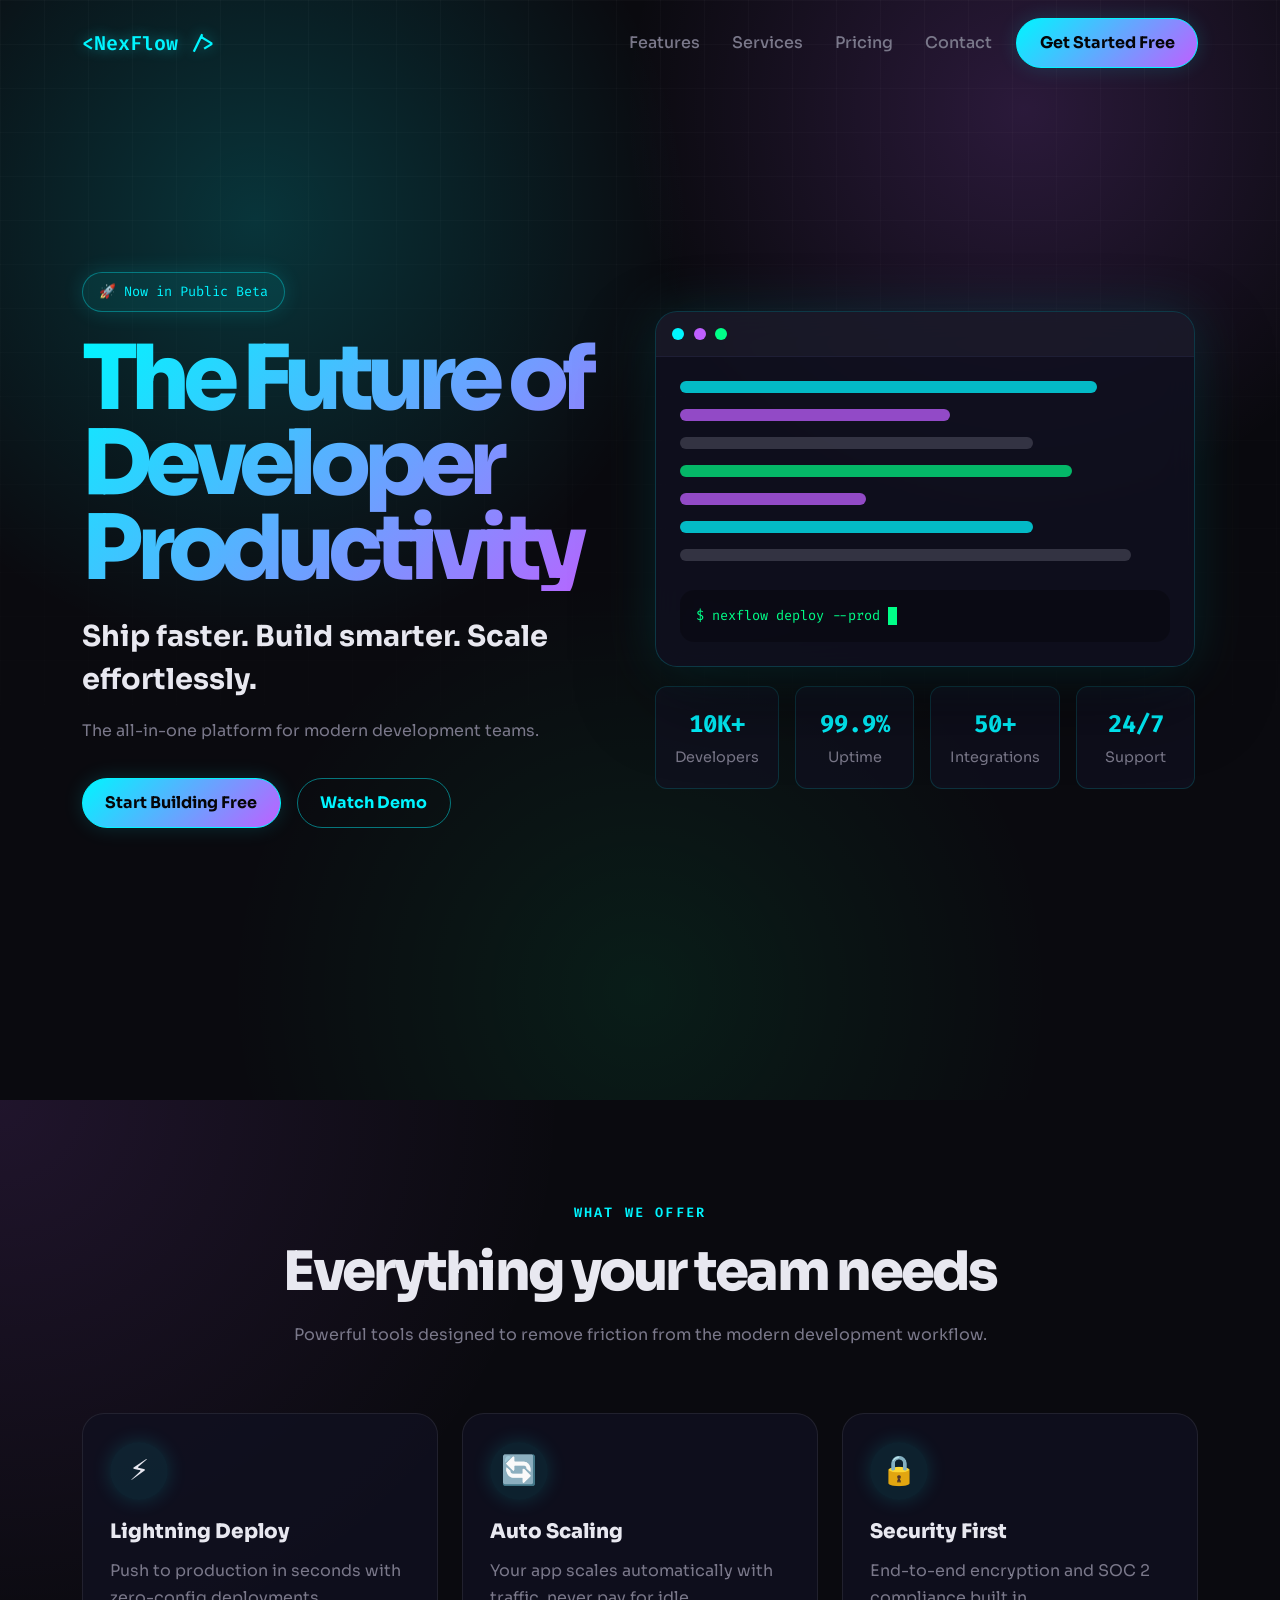
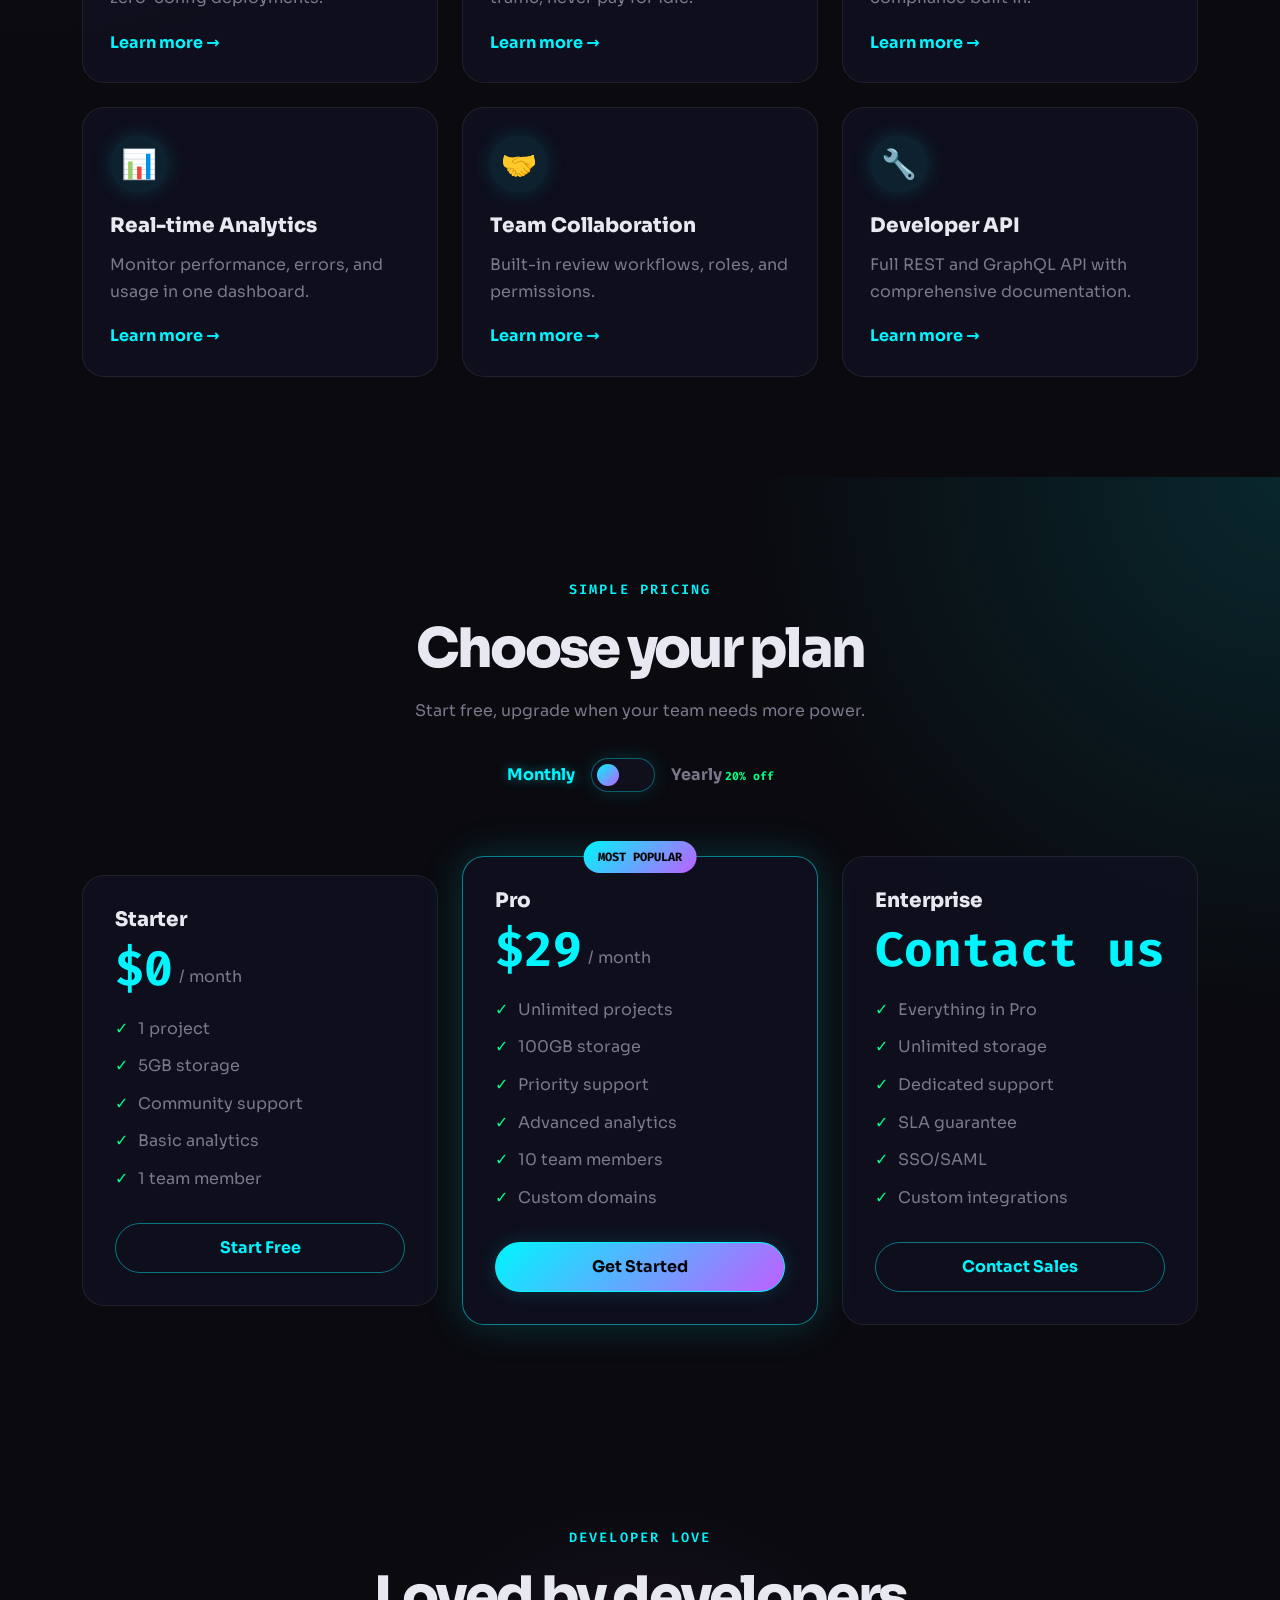
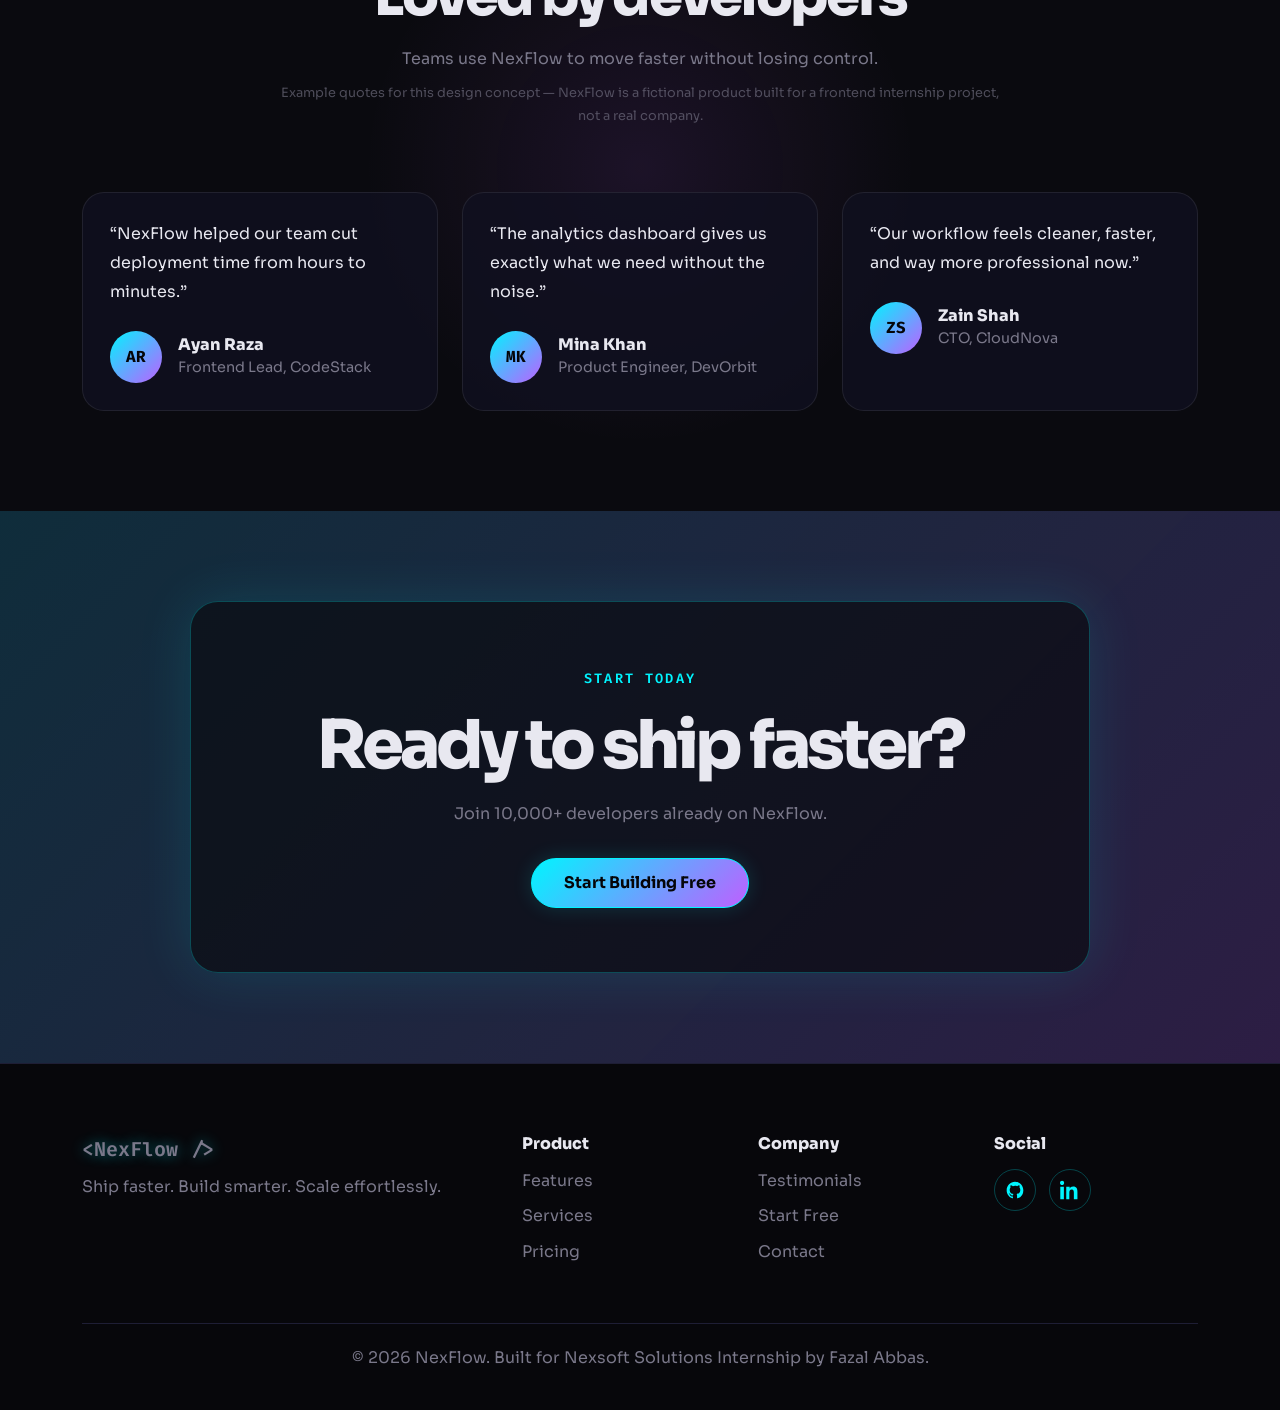
==== commit 41a7c265: "Replace Inter with Sora across the nexsoft family Inter is the generic default reached for everywher" ====
--- a/index.html
+++ b/index.html
@@ -30,7 +30,7 @@
     <link rel="preconnect" href="https://fonts.googleapis.com" />
     <link rel="preconnect" href="https://fonts.gstatic.com" crossorigin />
     <link
-      href="https://fonts.googleapis.com/css2?family=Fira+Code:wght@400;500;600&family=Inter:wght@300;400;500;600;700;800&display=swap"
+      href="https://fonts.googleapis.com/css2?family=Fira+Code:wght@400;500;600&family=Sora:wght@300;400;500;600;700;800&display=swap"
       rel="stylesheet"
     />
 
--- a/styles.css
+++ b/styles.css
@@ -10,7 +10,7 @@
     --text: #e8e8f0;
     --muted: #7a788a;
     --gradient: linear-gradient(135deg, var(--cyan), var(--purple));
-    --font-sans: 'Inter', system-ui, sans-serif;
+    --font-sans: 'Sora', system-ui, sans-serif;
     --font-mono: 'Fira Code', monospace;
     --radius: 12px;
     --shadow-neon: 0 0 20px rgba(0, 245, 255, 0.15);
